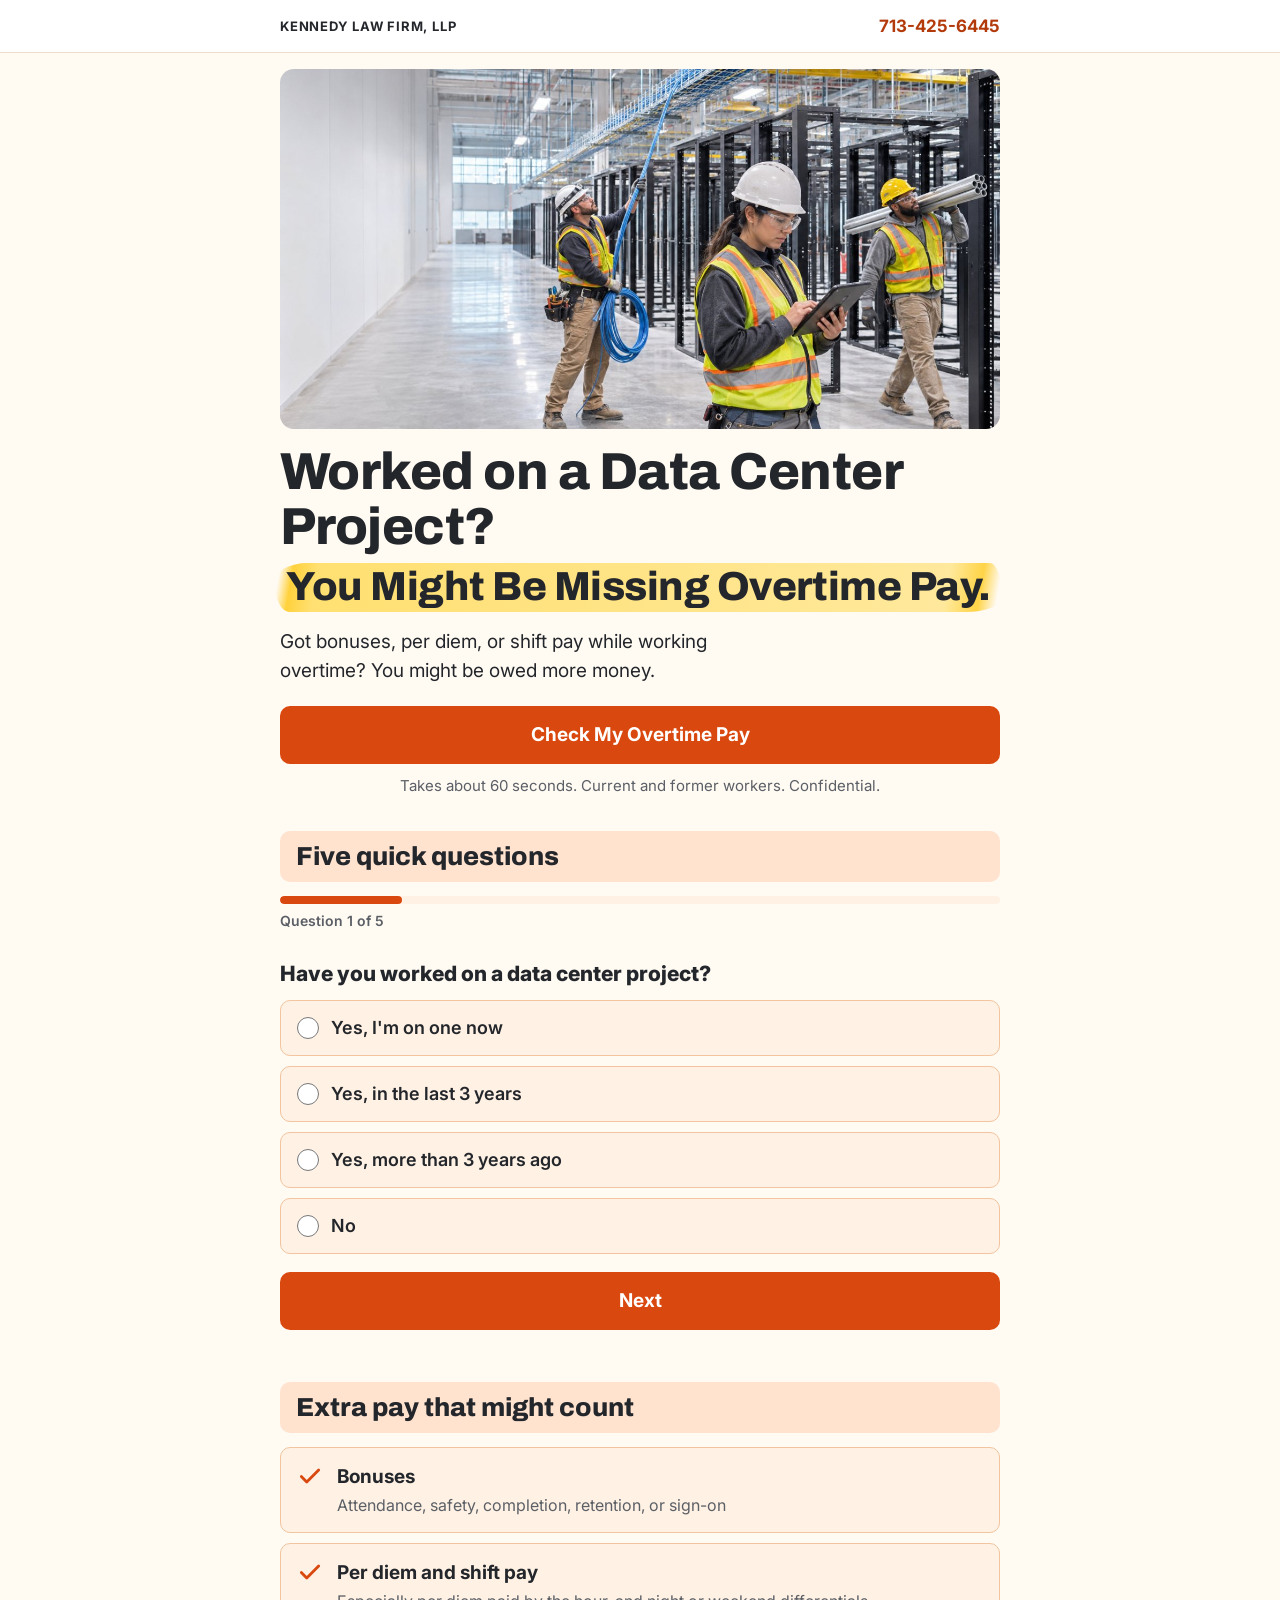
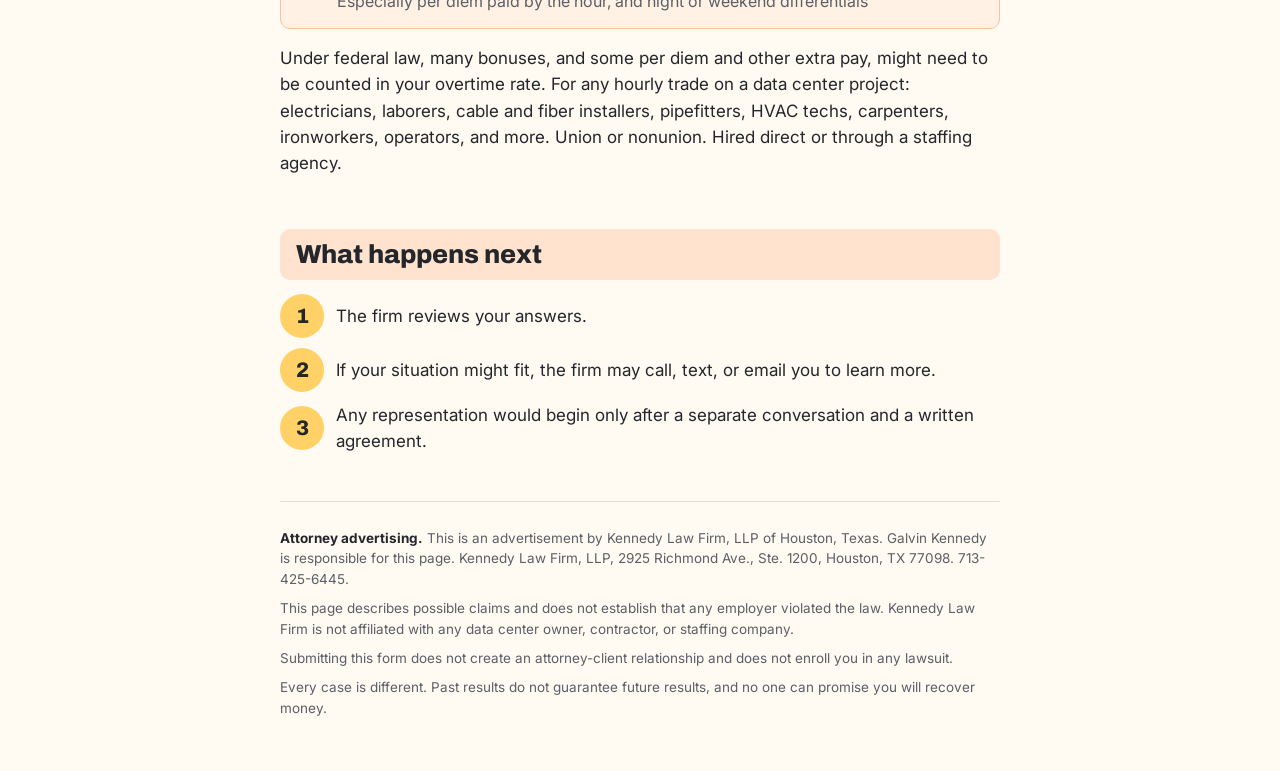
==== index.html @ 18bf5260 "Add files via upload" ====
<!DOCTYPE html>
<html lang="en">
<head>
<meta charset="utf-8">
<meta name="viewport" content="width=device-width, initial-scale=1">
<title>Data Center Workers: Overtime Check (Version A)</title>
<meta name="robots" content="noindex, nofollow">
<link rel="preconnect" href="https://fonts.googleapis.com">
<link rel="preconnect" href="https://fonts.gstatic.com" crossorigin>
<link href="https://fonts.googleapis.com/css2?family=Archivo:wght@500;700;800&amp;family=Inter:wght@400;500;600;700&amp;display=swap" rel="stylesheet">
<style>
:root {
  /* Version A, straight talk: warm cream page, charcoal ink, safety-orange action color, yellow highlighter, peach bands. */
  --paper: #fffaf2;
  --ink: #23262b;
  --muted: #5b5f66;
  --accent: #d9480f;
  --accent-dark: #b33a0b;
  --focus: rgba(217, 72, 15, .22);
  --band: #ffe3cf;
  --opt: #fff1e3;
  --opt-line: #f2c49f;
  --field: #ffffff;
  --line: #c9b9a6;
  --rule: #ecdccb;
  --qn-bg: #ffd166;
  --qn-ink: #23262b;
  --error: #b42318;
  color-scheme: light;
}
* { box-sizing: border-box; }
[hidden] { display: none !important; }
body { margin: 0; background: var(--paper); color: var(--ink); font-family: "Inter", system-ui, -apple-system, "Segoe UI", Arial, sans-serif; font-size: 17px; line-height: 1.55; }
a { color: var(--accent-dark); }
:focus-visible { outline: 3px solid var(--accent); outline-offset: 2px; }
.wrap { max-width: 760px; margin: 0 auto; padding: 0 20px; }
.topbar { border-bottom: 1px solid var(--rule); background: #fff; }
.topbar .wrap { display: flex; justify-content: space-between; align-items: center; min-height: 52px; gap: 12px; }
.firm { font-weight: 700; letter-spacing: .06em; text-transform: uppercase; font-size: 13px; }
.topbar a { font-weight: 700; text-decoration: none; white-space: nowrap; }
.hero { padding: 16px 0 8px; }
.hero .photo { aspect-ratio: 21 / 9; }
@media (min-width: 760px) { .hero .photo { aspect-ratio: 2 / 1; } }
h1 { font-family: "Archivo", "Inter", sans-serif; font-weight: 800; font-size: clamp(32px, 8.6vw, 52px); line-height: 1.05; margin: 16px 0 0; letter-spacing: -.01em; }
h1 .l2 { display: block; margin-top: 10px; font-size: .78em; line-height: 1.15; }
h1 mark { color: inherit; padding: .02em .28em .08em; margin: 0 -.12em; border-radius: .8em .3em .9em .35em / .45em .8em .35em .7em;
  background: linear-gradient(100deg, rgba(255,205,40,0) .8%, rgba(255,205,40,.9) 2.6%, rgba(255,215,70,.75) 6%, rgba(255,215,70,.5) 92%, rgba(255,205,40,.85) 96.5%, rgba(255,205,40,0) 99%);
  -webkit-box-decoration-break: clone; box-decoration-break: clone; }
.sub { font-size: 19px; margin: 16px 0 0; max-width: 40ch; }
.btn { display: inline-flex; align-items: center; justify-content: center; gap: 10px; width: 100%; min-height: 58px; padding: 14px 26px; border: 0; border-radius: 10px; background: var(--accent); color: #fff; font: inherit; font-weight: 700; font-size: 19px; text-decoration: none; cursor: pointer; }
.btn:hover { background: var(--accent-dark); }
.btn[disabled] { opacity: .75; cursor: wait; }
.hero .btn { margin-top: 20px; }
.meta { margin: 10px 0 0; color: var(--muted); font-size: 15px; text-align: center; }
.block { padding: 26px 0; }
.block h2 { font-family: "Archivo", "Inter", sans-serif; font-weight: 800; font-size: 26px; line-height: 1.2; margin: 0 0 14px; background: var(--band); padding: 10px 16px; border-radius: 10px; }
.paylist { list-style: none; padding: 0; margin: 0; display: grid; gap: 10px; }
.paylist li { display: grid; grid-template-columns: 30px 1fr; gap: 10px; align-items: start; background: var(--opt); border: 1px solid var(--opt-line); border-radius: 10px; padding: 14px 16px; }
.paylist svg { width: 26px; height: 26px; stroke: var(--accent); fill: none; stroke-width: 2.6; stroke-linecap: round; stroke-linejoin: round; margin-top: 1px; }
.paylist strong { display: block; font-size: 19px; }
.paylist span { color: var(--muted); font-size: 16px; }
.why { margin: 16px 0 0; font-size: 17px; }
.who { margin: 0; font-size: 17px; }
.steps { list-style: none; padding: 0; margin: 0; display: grid; gap: 10px; }
.steps li { display: grid; grid-template-columns: 44px 1fr; gap: 12px; align-items: center; }
.steps .num { width: 44px; height: 44px; border-radius: 50%; background: var(--qn-bg); display: grid; place-items: center; font-family: "Archivo", sans-serif; font-weight: 800; font-size: 21px; }
.progress { height: 8px; background: var(--opt); border-radius: 99px; margin: 4px 0 6px; overflow: hidden; }
.progress .bar { height: 100%; width: 16%; background: var(--accent); border-radius: 99px; transition: width .25s; }
.progress-text { margin: 0; font-size: 14px; color: var(--muted); font-weight: 600; }
#check .q { padding: 14px 0 0; border: 0; }
#check .ql { font-size: 21px; font-weight: 800; }
.help { margin: 4px 0 0; color: var(--muted); font-size: 15px; }
.opts { display: grid; gap: 10px; margin-top: 12px; }
.opt { display: flex; align-items: center; gap: 12px; min-height: 56px; padding: 12px 16px; border: 1.5px solid var(--opt-line); border-radius: 10px; background: var(--opt); cursor: pointer; font-size: 18px; font-weight: 600; }
.opt:hover { border-color: var(--accent); }
.opt input { width: 22px; height: 22px; accent-color: var(--accent); flex: 0 0 22px; margin: 0; }
.opt:has(input:checked) { border-color: var(--accent); background: #ffd9bd; }
.nav-row { display: flex; gap: 10px; margin-top: 18px; }
.nav-row .btn { flex: 1; }
.btn.ghost { flex: 0 0 auto !important; background: #fff; color: var(--ink); border: 1.5px solid var(--line); }
#check .contact { border-top: 0; padding-top: 14px; }
#check { scroll-margin-top: 10px; }
form { margin-top: 10px; }
.q { padding: 16px 0 16px 48px; border-top: 1px solid var(--rule); position: relative; }
.q .qn { position: absolute; left: 0; top: 18px; width: 34px; height: 34px; border-radius: 50%; background: var(--qn-bg); color: var(--qn-ink); display: grid; place-items: center; font-weight: 700; font-size: 17px; }
.ql { display: block; font-weight: 700; font-size: 18px; line-height: 1.35; padding-top: 4px; }
.txt { width: 100%; min-height: 50px; font: inherit; font-size: 17px; padding: 10px 12px; border: 1px solid var(--line); border-radius: 8px; color: var(--ink); background: var(--field); }
.txt:focus, select:focus { border-color: var(--accent) !important; outline: none; box-shadow: 0 0 0 3px var(--focus); }
.txt:disabled { color: #8a8f98; }
select { width: 100%; max-width: 440px; margin-top: 10px; min-height: 50px; font: inherit; font-size: 17px; color: var(--ink); padding: 10px 44px 10px 14px; appearance: none; -webkit-appearance: none; background-color: var(--opt); background-image: url("data:image/svg+xml,%3Csvg xmlns='http://www.w3.org/2000/svg' viewBox='0 0 24 24' fill='none' stroke='%23333' stroke-width='2.4' stroke-linecap='round' stroke-linejoin='round'%3E%3Cpath d='M6 9l6 6 6-6'/%3E%3C/svg%3E"); background-repeat: no-repeat; background-position: right 14px center; background-size: 20px; border: 1px solid var(--opt-line); border-radius: 8px; cursor: pointer; }
select.empty { color: var(--muted); }
.dd { margin-top: 10px; max-width: 440px; }
.dd summary { list-style: none; display: flex; align-items: center; justify-content: space-between; gap: 10px; min-height: 50px; padding: 10px 14px; border: 1px solid var(--opt-line); border-radius: 8px; background: var(--opt); cursor: pointer; font-size: 17px; }
.dd summary::-webkit-details-marker { display: none; }
.dd summary::after { content: ""; flex: 0 0 20px; height: 20px; background: url("data:image/svg+xml,%3Csvg xmlns='http://www.w3.org/2000/svg' viewBox='0 0 24 24' fill='none' stroke='%23333' stroke-width='2.4' stroke-linecap='round' stroke-linejoin='round'%3E%3Cpath d='M6 9l6 6 6-6'/%3E%3C/svg%3E") center / 20px no-repeat; transition: transform .15s; }
.dd[open] summary::after { transform: rotate(180deg); }
.dd .dd-text { color: var(--muted); }
.dd.has-value .dd-text { color: var(--ink); font-weight: 600; }
.dd-panel { margin-top: 6px; border: 1px solid var(--opt-line); border-radius: 8px; background: #fff; padding: 6px; box-shadow: 0 10px 24px rgba(0,0,0,.10); display: grid; gap: 2px; }
.dd-panel label { display: flex; align-items: center; gap: 10px; min-height: 46px; padding: 8px 10px; border-radius: 6px; font-size: 16px; cursor: pointer; }
.dd-panel label:hover, .dd-panel label:has(input:checked) { background: var(--opt); }
.dd-panel input, .consent input, .inline-check input { width: 20px; height: 20px; accent-color: var(--accent); flex: 0 0 20px; margin: 0; }
.dd-done { margin: 4px 0 2px; min-height: 44px; border: 0; border-radius: 6px; background: var(--accent); color: #fff; font: inherit; font-weight: 600; cursor: pointer; }
.invalid select, .invalid .txt, .invalid .dd summary { border-color: var(--error) !important; }
.contact { border-top: 1px solid var(--rule); padding: 20px 0 6px; }
.contact h3 { margin: 0 0 4px; font-size: 19px; }
.grid2 { display: grid; gap: 14px; margin-top: 12px; }
.field label { display: block; font-weight: 600; font-size: 15px; margin-bottom: 6px; }
.inline-check { display: inline-flex !important; align-items: center; gap: 8px; font-weight: 500 !important; margin-top: 8px; }
.consent { display: flex; gap: 10px; align-items: flex-start; margin-top: 18px; font-size: 15px; }
.consent input { margin-top: 3px; }
.fine { font-size: 14px; color: var(--muted); margin: 10px 0 0; }
.err { color: var(--error); font-weight: 600; font-size: 15px; margin-top: 6px; }
.err:empty { display: none; }
.note { margin: 10px 0 0; padding: 10px 14px; background: #fff6e0; border: 1px solid #f0d58a; border-radius: 6px; font-weight: 500; }
.submit-row { margin-top: 20px; }
.form-status { margin-top: 14px; padding: 12px 14px; border-radius: 6px; font-weight: 500; }
.form-status.error { background: #fdecea; border: 1px solid #f3b7b0; color: #7a1a12; }
.config-flag { display: inline-block; margin-left: 6px; font-size: 12px; font-weight: 700; background: #fff6e0; color: #6b4e00; padding: 1px 6px; border-radius: 4px; }
.hp { position: absolute; left: -9999px; width: 1px; height: 1px; overflow: hidden; }
.success { border: 1px solid var(--rule); border-left: 4px solid #1d7a4f; background: #f1f8f4; padding: 18px 20px; border-radius: 6px; margin-top: 18px; }
.success h3 { margin: 0 0 6px; font-size: 22px; }
.success p { margin: 0; }
.photo { margin: 0; border-radius: 14px; overflow: hidden; background: var(--opt); aspect-ratio: 3 / 2; position: relative; }
.photo img { width: 100%; height: 100%; object-fit: cover; display: block; }
.photo.noimg::after { content: "Photo goes here"; position: absolute; inset: 0; display: grid; place-items: center; color: var(--muted); font-weight: 600; border: 2px dashed var(--opt-line); border-radius: 14px; }
.photo.noimg img { display: none; }
footer { padding: 26px 0 44px; font-size: 13.5px; color: var(--muted); line-height: 1.55; border-top: 1px solid var(--rule); margin-top: 20px; }
footer p { margin: 0 0 8px; max-width: 90ch; }
footer strong { color: var(--ink); }
@media (min-width: 760px) { .grid2 { grid-template-columns: 1fr 1fr; } }
.linkbtn { background: none; border: 0; padding: 0; font: inherit; color: var(--accent); font-weight: 600; cursor: pointer; text-decoration: underline; }
.back-note { margin: 0 0 6px; }

</style>
</head>
<body>
<header class="topbar">
  <div class="wrap">
    <span class="firm">Kennedy Law Firm, LLP</span>
    <a href="tel:+17134256445" aria-label="Call Kennedy Law Firm at 713-425-6445">713-425-6445</a>
  </div>
</header>

<main class="wrap">
  <section class="hero">
    <figure class="photo"><img src="hero-a.jpg" alt="Workers installing cable and conduit inside a data center under construction" onerror="this.parentNode.classList.add('noimg')"></figure>
    <h1>Worked on a Data Center Project? <span class="l2"><mark>You Might Be Missing Overtime Pay.</mark></span></h1>
    <p class="sub">Got bonuses, per diem, or shift pay while working overtime? You might be owed more money.</p>
    <a class="btn" href="#check" data-goto-form>Check My Overtime Pay</a>
    <p class="meta">Takes about 60 seconds. Current and former workers. Confidential.</p>
  </section>

  <section class="block" id="check" aria-labelledby="form-h">
    <h2 id="form-h">Five quick questions</h2>
    <div class="progress" aria-hidden="true"><div class="bar" id="progress-bar"></div></div>
    <p class="progress-text" id="progress-text">Question 1 of 5</p>
    <form id="screen-form" novalidate>
      <div class="q" data-step data-field="worked_dc">
        <span class="ql" id="worked_dc-l">Have you worked on a data center project?</span>
        <div class="opts" role="radiogroup" aria-labelledby="worked_dc-l">
            <label class="opt" for="worked_dc-0"><input type="radio" name="worked_dc" id="worked_dc-0" value="Yes, now">Yes, I'm on one now</label>
            <label class="opt" for="worked_dc-1"><input type="radio" name="worked_dc" id="worked_dc-1" value="Yes, last 3 years">Yes, in the last 3 years</label>
            <label class="opt" for="worked_dc-2"><input type="radio" name="worked_dc" id="worked_dc-2" value="Yes, over 3 years ago">Yes, more than 3 years ago</label>
            <label class="opt" for="worked_dc-3"><input type="radio" name="worked_dc" id="worked_dc-3" value="No">No</label>
        </div>
        <p class="note" id="q1-note" hidden>This check is only for people who have worked on a data center project.</p>
        <div class="err" role="alert"></div>
      </div>
      <div class="q" data-step data-field="pay_type">
        <span class="ql" id="pay_type-l">How were you paid?</span>
        <div class="opts" role="radiogroup" aria-labelledby="pay_type-l">
            <label class="opt" for="pay_type-0"><input type="radio" name="pay_type" id="pay_type-0" value="Hourly">By the hour</label>
            <label class="opt" for="pay_type-1"><input type="radio" name="pay_type" id="pay_type-1" value="Day rate">Day rate</label>
            <label class="opt" for="pay_type-2"><input type="radio" name="pay_type" id="pay_type-2" value="Salary">Salary</label>
            <label class="opt" for="pay_type-3"><input type="radio" name="pay_type" id="pay_type-3" value="Not sure">Not sure</label>
        </div>
        <div class="err" role="alert"></div>
      </div>
      <div class="q" data-step data-field="ot_hours">
        <span class="ql" id="ot_hours-l">Did you work more than 40 hours in a week?</span>
        <div class="opts" role="radiogroup" aria-labelledby="ot_hours-l">
            <label class="opt" for="ot_hours-0"><input type="radio" name="ot_hours" id="ot_hours-0" value="Most weeks">Most weeks</label>
            <label class="opt" for="ot_hours-1"><input type="radio" name="ot_hours" id="ot_hours-1" value="Some weeks">Some weeks</label>
            <label class="opt" for="ot_hours-2"><input type="radio" name="ot_hours" id="ot_hours-2" value="Rarely or never">Rarely or never</label>
            <label class="opt" for="ot_hours-3"><input type="radio" name="ot_hours" id="ot_hours-3" value="Not sure">Not sure</label>
        </div>
        <div class="err" role="alert"></div>
      </div>
      <div class="q" data-step data-field="extra_pay">
        <span class="ql" id="q4-label">Did you get any extra pay, like a bonus or per diem?</span>
        <p class="help">Pick all that apply, then tap Next.</p>
        <div class="opts" role="group" aria-labelledby="q4-label">
            <label class="opt" for="q4-bonus"><input type="checkbox" name="extra_pay" data-group="extra_pay" id="q4-bonus" value="Bonus">Bonus</label>
            <label class="opt" for="q4-perdiem"><input type="checkbox" name="extra_pay" data-group="extra_pay" id="q4-perdiem" value="Per diem">Per diem</label>
            <label class="opt" for="q4-shift"><input type="checkbox" name="extra_pay" data-group="extra_pay" id="q4-shift" value="Shift differential">Shift differential</label>
            <label class="opt" for="q4-other"><input type="checkbox" name="extra_pay" data-group="extra_pay" id="q4-other" value="Other incentive pay">Other incentive pay</label>
            <label class="opt" for="q4-none"><input type="checkbox" name="extra_pay" data-group="extra_pay" data-exclusive="true" id="q4-none" value="None">None</label>
            <label class="opt" for="q4-ns"><input type="checkbox" name="extra_pay" data-group="extra_pay" data-exclusive="true" id="q4-ns" value="Not sure">Not sure</label>
        </div>
        <div class="err" role="alert"></div>
      </div>
      <div class="q" data-step data-field="state">
        <span class="ql" id="state-l">What state was the project in?</span>
        <div class="opts" role="radiogroup" aria-labelledby="state-l">
            <label class="opt" for="state-0"><input type="radio" name="state" id="state-0" value="Arizona">Arizona</label>
            <label class="opt" for="state-1"><input type="radio" name="state" id="state-1" value="Georgia">Georgia</label>
            <label class="opt" for="state-2"><input type="radio" name="state" id="state-2" value="Illinois">Illinois</label>
            <label class="opt" for="state-3"><input type="radio" name="state" id="state-3" value="Indiana">Indiana</label>
            <label class="opt" for="state-4"><input type="radio" name="state" id="state-4" value="Ohio">Ohio</label>
            <label class="opt" for="state-5"><input type="radio" name="state" id="state-5" value="Pennsylvania">Pennsylvania</label>
            <label class="opt" for="state-6"><input type="radio" name="state" id="state-6" value="Texas">Texas</label>
            <label class="opt" for="state-7"><input type="radio" name="state" id="state-7" value="Virginia">Virginia</label>
            <label class="opt" for="state-8"><input type="radio" name="state" id="state-8" value="Other">Another state</label>
        </div>
        <div class="err" role="alert"></div>
      </div>
      <div class="contact" data-step>
        <h3>Your contact information</h3>
        <div class="grid2">
          <div class="field" data-field="full_name">
            <label for="full_name">Full name</label>
            <input class="txt" type="text" id="full_name" name="full_name" autocomplete="name">
            <div class="err" role="alert"></div>
          </div>
          <div class="field" data-field="phone">
            <label for="phone">Mobile phone</label>
            <input class="txt" type="tel" id="phone" name="phone" autocomplete="tel" inputmode="tel" placeholder="(555) 555-0123">
            <div class="err" role="alert"></div>
          </div>
          <div class="field" data-field="email">
            <label for="email">Email</label>
            <input class="txt" type="email" id="email" name="email" autocomplete="email" inputmode="email" placeholder="name@example.com">
            <div class="err" role="alert"></div>
          </div>
          <div class="field" data-field="employer">
            <label for="employer">Company that paid you</label>
            <input class="txt" type="text" id="employer" name="employer" autocomplete="organization">
            <label class="inline-check" for="employer_not_sure"><input type="checkbox" id="employer_not_sure" name="employer_not_sure">Not sure</label>
            <div class="err" role="alert"></div>
          </div>
        </div>
        <div class="hp" aria-hidden="true">
          <label for="company_website">Leave this empty</label>
          <input type="text" id="company_website" name="company_website" tabindex="-1" autocomplete="off">
        </div>
        <div data-field="consent">
          <div class="consent">
            <input type="checkbox" id="consent" name="consent">
            <label for="consent" id="consent-text">I agree that Kennedy Law Firm may contact me by phone, text, or email about this request. Message and data rates may apply.</label>
          </div>
          <div class="err" role="alert"></div>
        </div>
        <p class="fine">See the <a id="privacy-link" href="#privacy-policy">Privacy Policy</a>. Your information will be sent to Kennedy Law Firm, LLP for review. Submitting this form does not create an attorney-client relationship or enroll you in a lawsuit.</p>
      </div>

      <div class="nav-row">
        <button type="button" class="btn ghost" id="back-btn" hidden>Back</button>
        <button type="button" class="btn" id="next-btn">Next</button>
        <button type="submit" class="btn" id="submit-btn" hidden><span class="label">See If I Qualify</span></button>
      </div>
      <div class="form-status" id="form-status" role="status" aria-live="polite" hidden></div>
    </form>

    <div class="success" id="success" hidden>
      <h3>Request received</h3>
      <p>Kennedy Law Firm has your information. The firm will review it and may contact you by phone, text, or email.</p>
    </div>

  </section>

  <section class="block" aria-labelledby="pay-h">
    <h2 id="pay-h">Extra pay that might count</h2>
    <ul class="paylist">
      <li><svg viewBox="0 0 24 24" aria-hidden="true"><path d="M4 12.5l5 5L20 6.5"/></svg><div><strong>Bonuses</strong><span>Attendance, safety, completion, retention, or sign-on</span></div></li>
      <li><svg viewBox="0 0 24 24" aria-hidden="true"><path d="M4 12.5l5 5L20 6.5"/></svg><div><strong>Per diem and shift pay</strong><span>Especially per diem paid by the hour, and night or weekend differentials</span></div></li>
    </ul>
    <p class="why">Under federal law, many bonuses, and some per diem and other extra pay, might need to be counted in your overtime rate. For any hourly trade on a data center project: electricians, laborers, cable and fiber installers, pipefitters, HVAC techs, carpenters, ironworkers, operators, and more. Union or nonunion. Hired direct or through a staffing agency.</p>
  </section>

  <section class="block" aria-labelledby="next-h">
    <h2 id="next-h">What happens next</h2>
    <ol class="steps">
      <li><span class="num">1</span><span>The firm reviews your answers.</span></li>
      <li><span class="num">2</span><span>If your situation might fit, the firm may call, text, or email you to learn more.</span></li>
      <li><span class="num">3</span><span>Any representation would begin only after a separate conversation and a written agreement.</span></li>
    </ol>
  </section>

  <footer>
    <p><strong>Attorney advertising.</strong> This is an advertisement by Kennedy Law Firm, LLP of Houston, Texas. Galvin Kennedy is responsible for this page. Kennedy Law Firm, LLP, 2925 Richmond Ave., Ste. 1200, Houston, TX 77098. 713-425-6445.</p>
    <p>This page describes possible claims and does not establish that any employer violated the law. Kennedy Law Firm is not affiliated with any data center owner, contractor, or staffing company.</p>
    <p>Submitting this form does not create an attorney-client relationship and does not enroll you in any lawsuit.</p>
    <p>Every case is different. Past results do not guarantee future results, and no one can promise you will recover money.</p>
  </footer>
</main>
<script>
/* ===== Lead delivery settings: fill these in before launch ===== */
window.LP_CONFIG = {
  variant: "A-straight-talk",
  campaign: "data-center-regular-rate",
  leadEndpoint: "",   /* HTTPS URL that accepts a JSON POST and answers 2xx after storing the lead */
  privacyUrl: "",     /* Firm privacy-policy URL */
  phone: "713-425-6445",
  timeoutMs: 15000,
  onConfirmed: null   /* optional: function to fire a Meta Pixel "Lead" event after confirmed receipt */
};
</script>
<script>
(function () {
  "use strict";
  var CONFIG = window.LP_CONFIG || {};
  var SUBMIT_LABEL = "See If I Qualify";
  var form = document.getElementById("screen-form");
  if (!form) return;
  var statusEl = document.getElementById("form-status");
  var submitBtn = document.getElementById("submit-btn");
  var successEl = document.getElementById("success");
  var sending = false;

  function $all(sel, root) { return Array.prototype.slice.call((root || document).querySelectorAll(sel)); }
  function fieldBox(name) { return form.querySelector('[data-field="' + name + '"]'); }
  function digits(s) { return (s || "").replace(/\D/g, ""); }
  function reduced() { return matchMedia("(prefers-reduced-motion: reduce)").matches; }

  function setError(name, msg) {
    var box = fieldBox(name); if (!box) return;
    var err = box.querySelector(".err");
    box.classList.add("invalid");
    if (err) err.textContent = msg;
    $all("input, select", box).forEach(function (el) { el.setAttribute("aria-invalid", "true"); });
  }
  function clearError(name) {
    var box = fieldBox(name); if (!box) return;
    var err = box.querySelector(".err");
    box.classList.remove("invalid");
    if (err) err.textContent = "";
    $all("input, select", box).forEach(function (el) { el.removeAttribute("aria-invalid"); });
  }

  var privacy = document.getElementById("privacy-link");
  if (privacy) {
    if (CONFIG.privacyUrl) { privacy.setAttribute("href", CONFIG.privacyUrl); }
    else {
      var mark = document.createElement("span");
      mark.className = "config-flag";
      mark.textContent = "privacy URL not set";
      privacy.parentNode.insertBefore(mark, privacy.nextSibling);
    }
  }

  $all('input[type="checkbox"][data-group]', form).forEach(function (cb) {
    cb.addEventListener("change", function () {
      var group = $all('input[data-group="' + cb.getAttribute("data-group") + '"]', form);
      if (cb.checked) {
        if (cb.getAttribute("data-exclusive") === "true") group.forEach(function (o) { if (o !== cb) o.checked = false; });
        else group.forEach(function (o) { if (o.getAttribute("data-exclusive") === "true") o.checked = false; });
      }
      clearError(cb.getAttribute("data-group"));
    });
  });

  var employer = document.getElementById("employer");
  var employerNS = document.getElementById("employer_not_sure");
  employerNS.addEventListener("change", function () {
    employer.disabled = employerNS.checked;
    if (employerNS.checked) employer.value = "";
    clearError("employer");
  });

  function val(name) {
    var s = form.querySelector('select[name="' + name + '"]');
    if (s) return s.value;
    var r = form.querySelector('input[type="radio"][name="' + name + '"]:checked');
    return r ? r.value : "";
  }

  var q1Note = document.getElementById("q1-note");
  $all('[name="worked_dc"]', form).forEach(function (el) {
    el.addEventListener("change", function () { q1Note.hidden = val("worked_dc") !== "No"; });
  });

  $all("select", form).forEach(function (s) {
    function mark() { s.classList.toggle("empty", !s.value); }
    s.addEventListener("change", mark); mark();
  });

  var dds = $all("details.dd", form);
  function ddRefresh(d) {
    var picked = $all("input:checked", d).map(function (i) { return i.value; });
    var txt = d.querySelector(".dd-text");
    if (!picked.length) { txt.textContent = d.getAttribute("data-placeholder"); d.classList.remove("has-value"); }
    else { txt.textContent = picked.length <= 2 ? picked.join(", ") : picked.length + " selected"; d.classList.add("has-value"); }
  }
  dds.forEach(function (d) {
    $all("input", d).forEach(function (i) { i.addEventListener("change", function () { ddRefresh(d); }); });
    var done = d.querySelector(".dd-done");
    if (done) done.addEventListener("click", function () { d.open = false; d.querySelector("summary").focus(); });
    ddRefresh(d);
  });
  document.addEventListener("click", function (e) {
    dds.forEach(function (d) { if (d.open && !d.contains(e.target)) d.open = false; });
  });

  $all("input, select", form).forEach(function (el) {
    var ev = (el.type === "checkbox" || el.tagName === "SELECT") ? "change" : "input";
    el.addEventListener(ev, function () {
      var box = el.closest("[data-field]");
      if (box && box.classList.contains("invalid")) clearError(box.getAttribute("data-field"));
    });
  });

  var RULES = {
    worked_dc: function () {
      var v = val("worked_dc");
      if (!v) return "Choose one.";
      if (v === "No") return "This check is only for people who have worked on a data center project.";
      return "";
    },
    pay_type: function () { return val("pay_type") ? "" : "Choose one."; },
    ot_hours: function () { return val("ot_hours") ? "" : "Choose one."; },
    extra_pay: function () { return form.querySelector('input[name="extra_pay"]:checked') ? "" : "Choose at least one, or None or Not sure."; },
    state: function () { return val("state") ? "" : "Choose one."; },
    full_name: function () {
      var v = (form.elements["full_name"].value || "").trim();
      return (v.length >= 2 && /[A-Za-zÀ-ɏ]/.test(v)) ? "" : "Enter your full name.";
    },
    phone: function () {
      var d = digits(form.elements["phone"].value);
      if (d.length === 11 && d.charAt(0) === "1") d = d.slice(1);
      return d.length === 10 ? "" : "Enter a 10-digit phone number.";
    },
    email: function () {
      var v = (form.elements["email"].value || "").trim();
      return /^[^\s@]+@[^\s@]+\.[^\s@]{2,}$/.test(v) ? "" : "Enter an email address like name@example.com.";
    },
    employer: function () {
      if (employerNS.checked) return "";
      return (employer.value || "").trim().length >= 2 ? "" : "Enter the company that paid you, or check Not sure.";
    },
    consent: function () { return form.elements["consent"].checked ? "" : "Check this box so the firm can contact you."; }
  };

  function validate(names) {
    var firstBad = null;
    names.forEach(function (n) {
      var msg = RULES[n]();
      if (msg) { setError(n, msg); if (!firstBad) firstBad = n; } else { clearError(n); }
    });
    return firstBad;
  }
  function focusField(name) {
    var box = fieldBox(name); if (!box) return;
    var dd = box.querySelector("details.dd");
    var el = dd ? dd.querySelector("summary") : box.querySelector("input:not([disabled]), select");
    if (steps.length) { var st = box.closest("[data-step]"); var k = steps.indexOf(st); if (k > -1 && k !== current) showStep(k, false); }
    if (el) el.focus({ preventScroll: true });
    box.scrollIntoView({ behavior: reduced() ? "auto" : "smooth", block: "center" });
  }


  /* ---------- quiz stepper (only when the form has data-step sections) ---------- */
  var steps = $all("[data-step]", form);
  var current = 0;
  var progressText = document.getElementById("progress-text");
  var progressBar = document.getElementById("progress-bar");
  var backBtn = document.getElementById("back-btn");
  var nextBtn = document.getElementById("next-btn");
  function fieldsIn(c) { var b = $all("[data-field]", c); if (c.hasAttribute("data-field")) b.unshift(c); return b.map(function (x) { return x.getAttribute("data-field"); }); }
  function showStep(i, focus) {
    current = i;
    steps.forEach(function (s, k) { s.hidden = k !== i; });
    var total = steps.length;
    if (progressText) progressText.textContent = i < total - 1 ? ("Question " + (i + 1) + " of " + (total - 1)) : "Last step: how to reach you";
    if (progressBar) progressBar.style.width = Math.round(((i + 1) / total) * 100) + "%";
    if (backBtn) backBtn.hidden = i === 0;
    if (nextBtn) nextBtn.hidden = i === total - 1;
    submitBtn.hidden = i !== total - 1;
    if (focus) { var h = steps[i].querySelector(".ql, h3"); if (h) { h.setAttribute("tabindex", "-1"); h.focus({ preventScroll: true }); } }
  }
  function goNext() {
    var bad = validate(fieldsIn(steps[current]));
    if (bad) { focusField(bad); return; }
    showStep(current + 1, true);
  }
  if (steps.length) {
    showStep(0, false);
    nextBtn.addEventListener("click", goNext);
    backBtn.addEventListener("click", function () { showStep(current - 1, true); });
    $all('input[type="radio"]', form).forEach(function (r) {
      r.addEventListener("change", function () {
        if (r.name === "worked_dc" && r.value === "No") return;
        setTimeout(goNext, 260);
      });
    });
  }

  $all("[data-goto-form]").forEach(function (a) {
    a.addEventListener("click", function (e) {
      e.preventDefault();
      document.getElementById("check").scrollIntoView({ behavior: reduced() ? "auto" : "smooth", block: "start" });
      setTimeout(function () { var f = form.querySelector('[name="worked_dc"]'); if (f) f.focus({ preventScroll: true }); }, 350);
    });
  });

  function checkedValues(name) { return $all('input[name="' + name + '"]:checked', form).map(function (i) { return i.value; }); }
  function buildPayload() {
    var params = {};
    try {
      var q = new URLSearchParams(window.location.search);
      ["utm_source", "utm_medium", "utm_campaign", "utm_content", "utm_term", "fbclid"].forEach(function (k) { if (q.get(k)) params[k] = q.get(k); });
    } catch (e) { /* no query string */ }
    return {
      campaign: CONFIG.campaign,
      page_variant: CONFIG.variant,
      submitted_at: new Date().toISOString(),
      answers: {
        worked_dc: val("worked_dc"),
        pay_type: val("pay_type"),
        ot_hours: val("ot_hours"),
        extra_pay: checkedValues("extra_pay"),
        state: val("state")
      },
      contact: {
        full_name: form.elements["full_name"].value.trim(),
        phone: digits(form.elements["phone"].value),
        email: form.elements["email"].value.trim(),
        employer: employerNS.checked ? "Not sure" : employer.value.trim()
      },
      consent: { agreed: form.elements["consent"].checked, text: document.getElementById("consent-text").textContent },
      tracking: params,
      page_url: window.location.href.split("?")[0]
    };
  }

  function showStatus(kind, html) { statusEl.className = "form-status " + kind; statusEl.innerHTML = html; statusEl.hidden = false; }
  function setSending(on) {
    sending = on;
    submitBtn.disabled = on;
    submitBtn.setAttribute("aria-busy", on ? "true" : "false");
    submitBtn.querySelector(".label").textContent = on ? "Sending…" : SUBMIT_LABEL;
  }
  function callLine() { return CONFIG.phone ? " You can also call the firm at <strong>" + CONFIG.phone + "</strong>." : ""; }

  form.addEventListener("submit", function (e) {
    e.preventDefault();
    if (sending) return;
    statusEl.hidden = true;
    var bad = validate(Object.keys(RULES));
    if (bad) { showStatus("error", "Please fix the highlighted answers above."); focusField(bad); return; }
    var hp = form.elements["company_website"];
    if (hp && hp.value) return;
    if (!CONFIG.leadEndpoint) {
      showStatus("error", "Online requests are not connected yet, so nothing was sent." + callLine());
      if (window.console) console.warn("LP_CONFIG.leadEndpoint is empty: set it to the lead-delivery URL.");
      return;
    }
    setSending(true);
    var ctrl = ("AbortController" in window) ? new AbortController() : null;
    var timer = setTimeout(function () { if (ctrl) ctrl.abort(); }, CONFIG.timeoutMs || 15000);
    fetch(CONFIG.leadEndpoint, {
      method: "POST",
      headers: { "Content-Type": "application/json", "Accept": "application/json" },
      body: JSON.stringify(buildPayload()),
      signal: ctrl ? ctrl.signal : undefined
    }).then(function (res) {
      if (!res.ok) throw new Error("HTTP " + res.status);
      return res.text().then(function (t) {
        var data = null;
        try { data = t ? JSON.parse(t) : null; } catch (err) { data = null; }
        if (data && data.ok === false) throw new Error("Rejected");
        return data;
      });
    }).then(function () {
      clearTimeout(timer);
      form.hidden = true;
      successEl.hidden = false;
      var h = successEl.querySelector("h3");
      if (h) { h.setAttribute("tabindex", "-1"); h.focus(); }
      if (typeof CONFIG.onConfirmed === "function") { try { CONFIG.onConfirmed(); } catch (err) { /* tracking must not break the page */ } }
    }).catch(function () {
      clearTimeout(timer);
      setSending(false);
      showStatus("error", "Your request could not be confirmed as sent, so please try again." + callLine());
    });
  });
})();
</script>

</body>
</html>
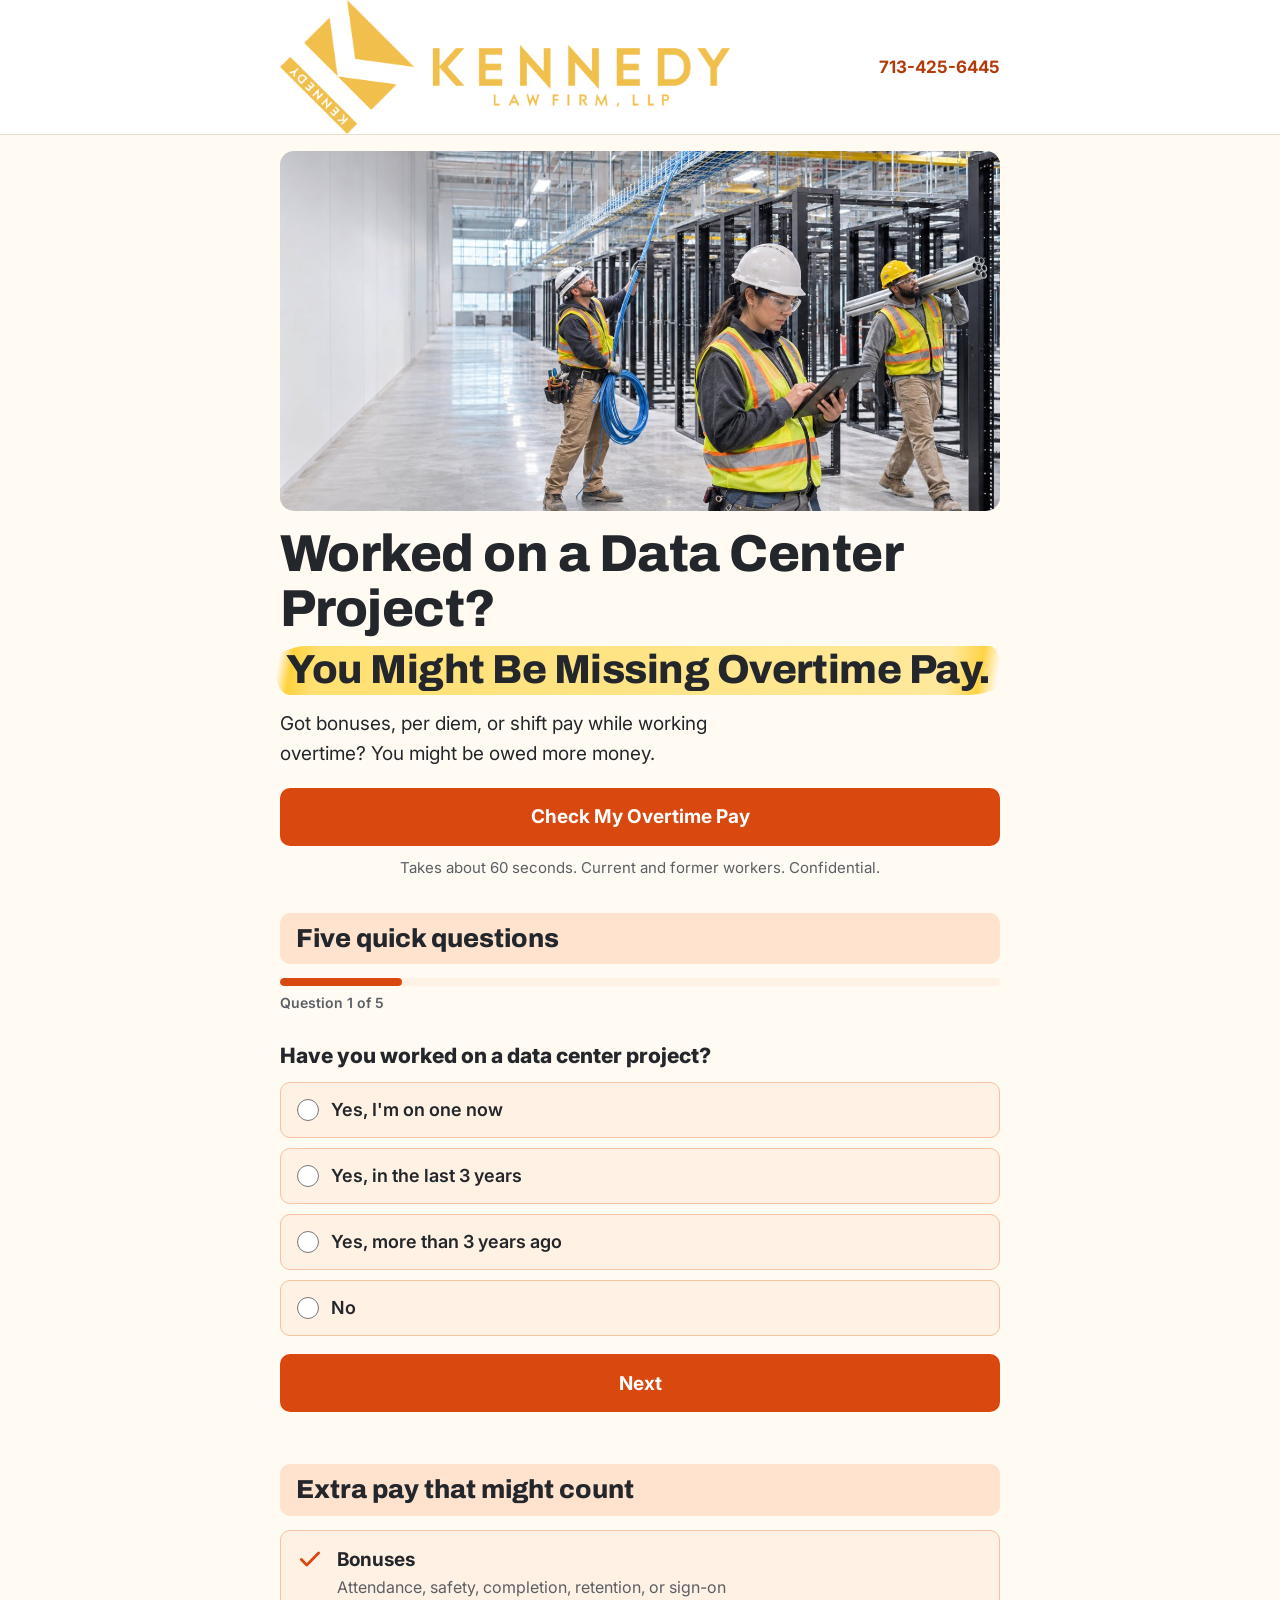
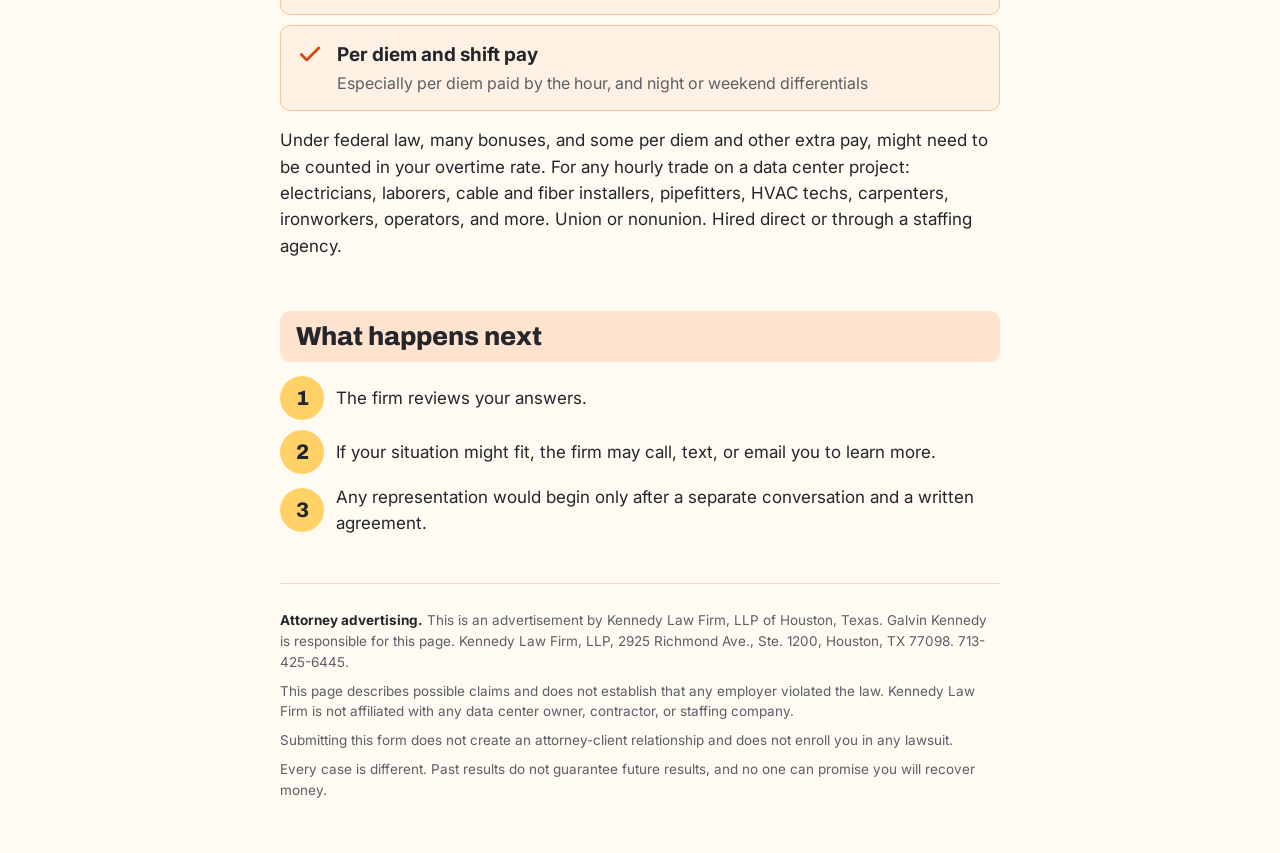
==== commit 34fd0c9c: "Add files via upload" ====
--- a/index.html
+++ b/index.html
@@ -136,9 +136,8 @@
 </head>
 <body>
 <header class="topbar">
-  <div class="wrap">
-    <span class="firm">Kennedy Law Firm, LLP</span>
-    <a href="tel:+17134256445" aria-label="Call Kennedy Law Firm at 713-425-6445">713-425-6445</a>
+  <div class="wrap"><img src="KENNEDY-logo.webp" width="450px" alt="Kennedy logo">
+    <a href="tel:+17134256445" aria-label="Call Kennedy Law Firm at 713-425-6445"><strong>713-425-6445</strong></a>
   </div>
 </header>
 
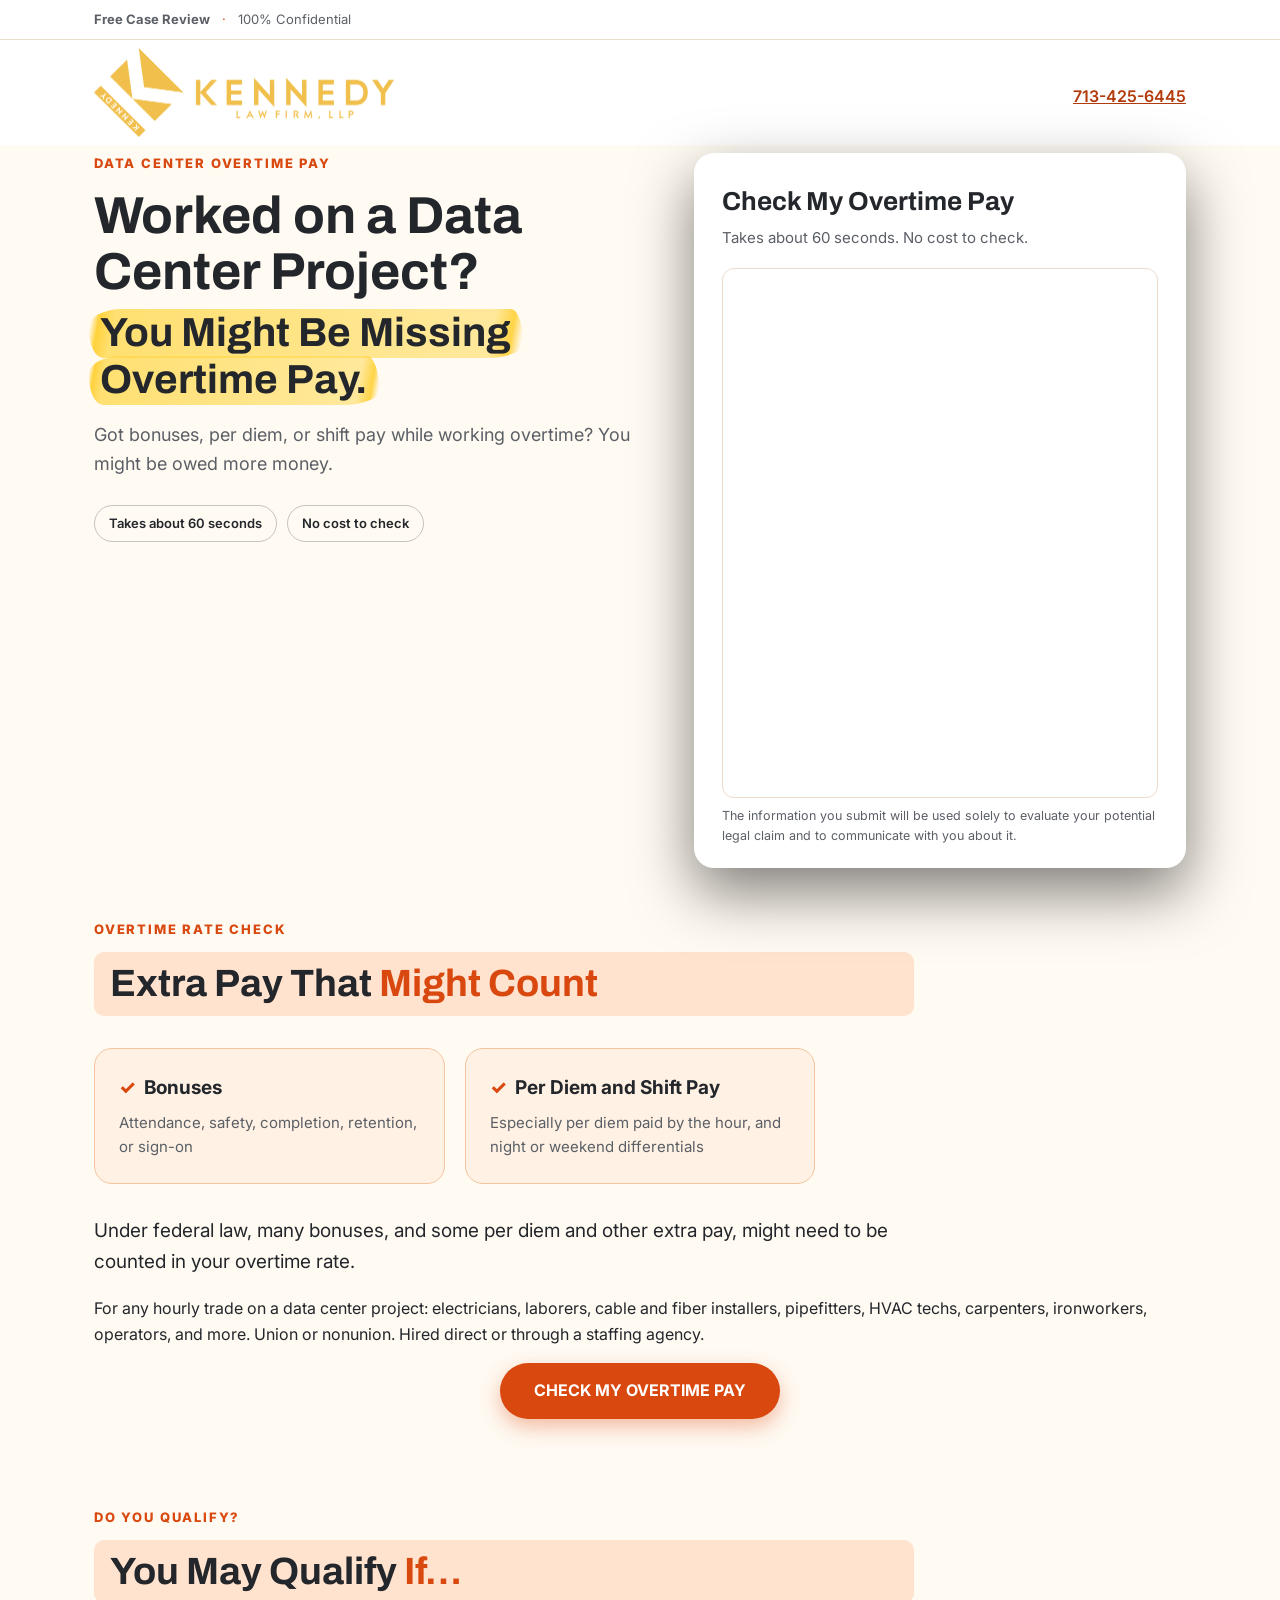
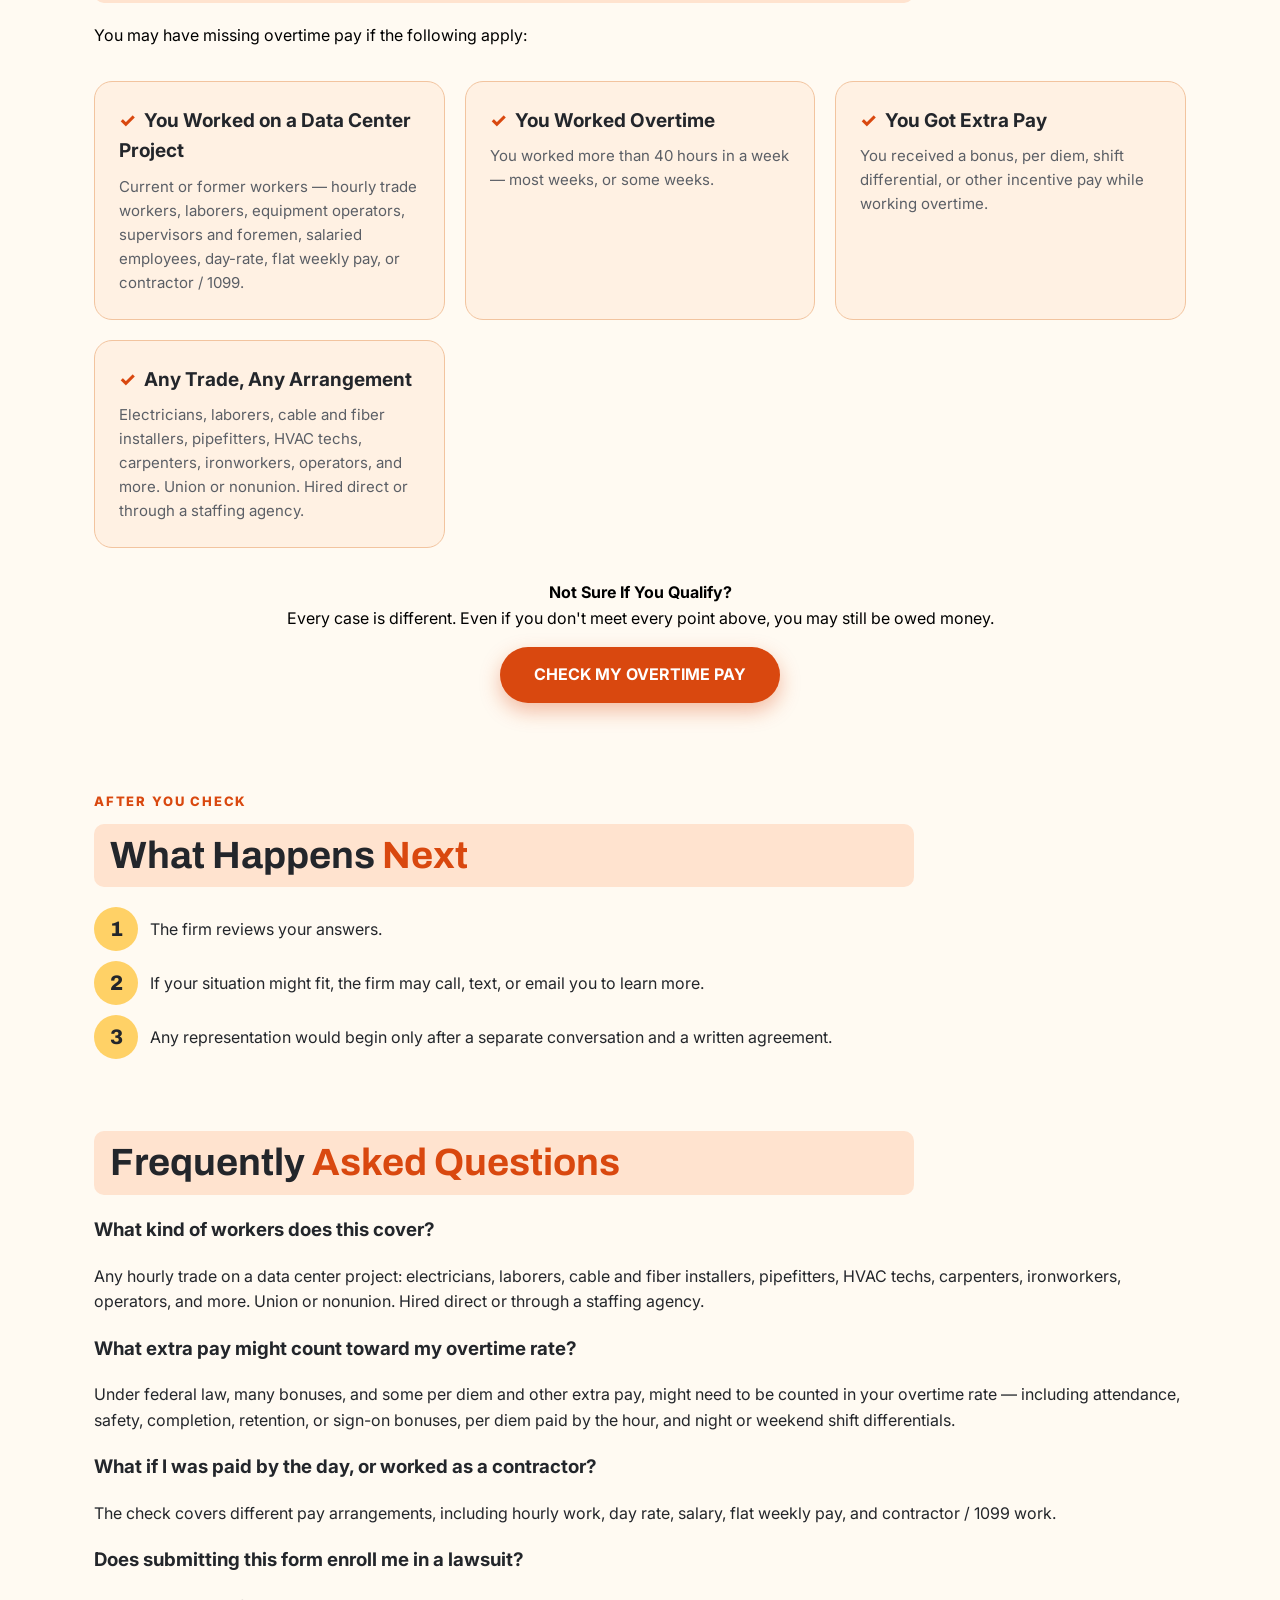
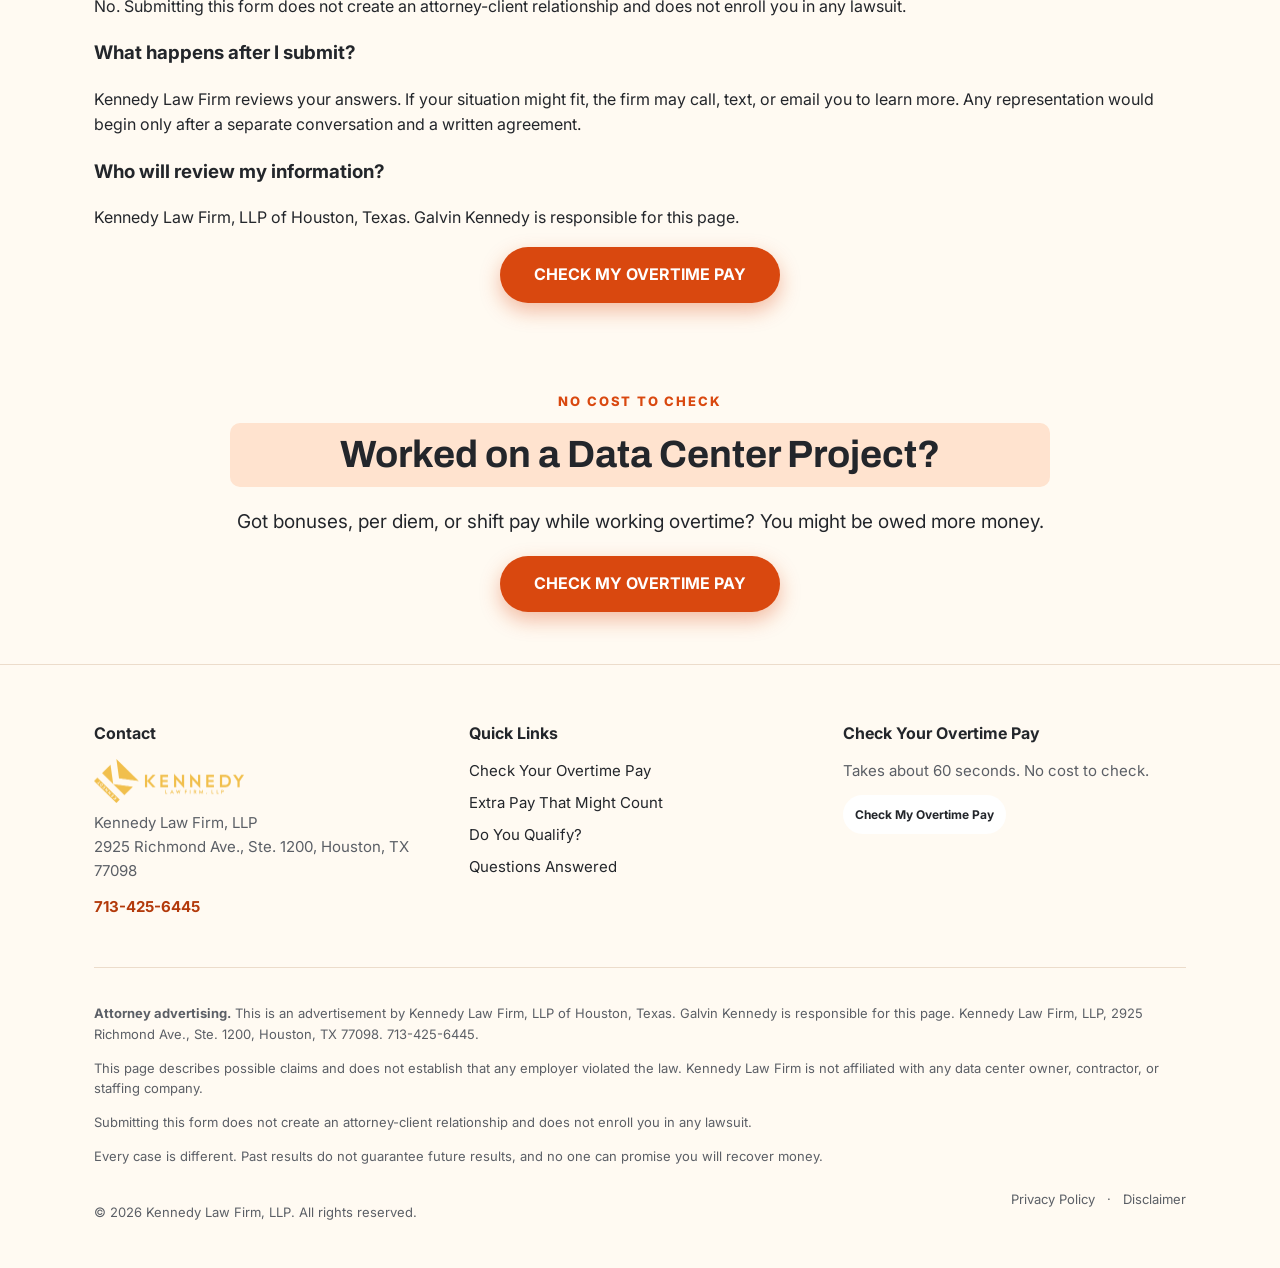
==== commit 2985eb88: "Add files via upload" ====
--- a/index.html
+++ b/index.html
@@ -1,590 +1,641 @@
-<!DOCTYPE html>
+<!doctype html>
 <html lang="en">
 <head>
 <meta charset="utf-8">
 <meta name="viewport" content="width=device-width, initial-scale=1">
-<title>Data Center Workers: Overtime Check (Version A)</title>
-<meta name="robots" content="noindex, nofollow">
+<title>Data Center Workers: Overtime Check | Kennedy Law Firm</title>
+<meta name="description" content="Worked on a data center project? Got bonuses, per diem, or shift pay while working overtime? You might be owed more money. Check your overtime pay — free, takes about 60 seconds.">
 <link rel="preconnect" href="https://fonts.googleapis.com">
 <link rel="preconnect" href="https://fonts.gstatic.com" crossorigin>
-<link href="https://fonts.googleapis.com/css2?family=Archivo:wght@500;700;800&amp;family=Inter:wght@400;500;600;700&amp;display=swap" rel="stylesheet">
-<style>
-:root {
-  /* Version A, straight talk: warm cream page, charcoal ink, safety-orange action color, yellow highlighter, peach bands. */
-  --paper: #fffaf2;
-  --ink: #23262b;
-  --muted: #5b5f66;
-  --accent: #d9480f;
-  --accent-dark: #b33a0b;
-  --focus: rgba(217, 72, 15, .22);
-  --band: #ffe3cf;
-  --opt: #fff1e3;
-  --opt-line: #f2c49f;
-  --field: #ffffff;
-  --line: #c9b9a6;
-  --rule: #ecdccb;
-  --qn-bg: #ffd166;
-  --qn-ink: #23262b;
-  --error: #b42318;
-  color-scheme: light;
-}
-* { box-sizing: border-box; }
-[hidden] { display: none !important; }
-body { margin: 0; background: var(--paper); color: var(--ink); font-family: "Inter", system-ui, -apple-system, "Segoe UI", Arial, sans-serif; font-size: 17px; line-height: 1.55; }
-a { color: var(--accent-dark); }
-:focus-visible { outline: 3px solid var(--accent); outline-offset: 2px; }
-.wrap { max-width: 760px; margin: 0 auto; padding: 0 20px; }
-.topbar { border-bottom: 1px solid var(--rule); background: #fff; }
-.topbar .wrap { display: flex; justify-content: space-between; align-items: center; min-height: 52px; gap: 12px; }
-.firm { font-weight: 700; letter-spacing: .06em; text-transform: uppercase; font-size: 13px; }
-.topbar a { font-weight: 700; text-decoration: none; white-space: nowrap; }
-.hero { padding: 16px 0 8px; }
-.hero .photo { aspect-ratio: 21 / 9; }
-@media (min-width: 760px) { .hero .photo { aspect-ratio: 2 / 1; } }
-h1 { font-family: "Archivo", "Inter", sans-serif; font-weight: 800; font-size: clamp(32px, 8.6vw, 52px); line-height: 1.05; margin: 16px 0 0; letter-spacing: -.01em; }
-h1 .l2 { display: block; margin-top: 10px; font-size: .78em; line-height: 1.15; }
-h1 mark { color: inherit; padding: .02em .28em .08em; margin: 0 -.12em; border-radius: .8em .3em .9em .35em / .45em .8em .35em .7em;
-  background: linear-gradient(100deg, rgba(255,205,40,0) .8%, rgba(255,205,40,.9) 2.6%, rgba(255,215,70,.75) 6%, rgba(255,215,70,.5) 92%, rgba(255,205,40,.85) 96.5%, rgba(255,205,40,0) 99%);
-  -webkit-box-decoration-break: clone; box-decoration-break: clone; }
-.sub { font-size: 19px; margin: 16px 0 0; max-width: 40ch; }
-.btn { display: inline-flex; align-items: center; justify-content: center; gap: 10px; width: 100%; min-height: 58px; padding: 14px 26px; border: 0; border-radius: 10px; background: var(--accent); color: #fff; font: inherit; font-weight: 700; font-size: 19px; text-decoration: none; cursor: pointer; }
-.btn:hover { background: var(--accent-dark); }
-.btn[disabled] { opacity: .75; cursor: wait; }
-.hero .btn { margin-top: 20px; }
-.meta { margin: 10px 0 0; color: var(--muted); font-size: 15px; text-align: center; }
-.block { padding: 26px 0; }
-.block h2 { font-family: "Archivo", "Inter", sans-serif; font-weight: 800; font-size: 26px; line-height: 1.2; margin: 0 0 14px; background: var(--band); padding: 10px 16px; border-radius: 10px; }
-.paylist { list-style: none; padding: 0; margin: 0; display: grid; gap: 10px; }
-.paylist li { display: grid; grid-template-columns: 30px 1fr; gap: 10px; align-items: start; background: var(--opt); border: 1px solid var(--opt-line); border-radius: 10px; padding: 14px 16px; }
-.paylist svg { width: 26px; height: 26px; stroke: var(--accent); fill: none; stroke-width: 2.6; stroke-linecap: round; stroke-linejoin: round; margin-top: 1px; }
-.paylist strong { display: block; font-size: 19px; }
-.paylist span { color: var(--muted); font-size: 16px; }
-.why { margin: 16px 0 0; font-size: 17px; }
-.who { margin: 0; font-size: 17px; }
-.steps { list-style: none; padding: 0; margin: 0; display: grid; gap: 10px; }
-.steps li { display: grid; grid-template-columns: 44px 1fr; gap: 12px; align-items: center; }
-.steps .num { width: 44px; height: 44px; border-radius: 50%; background: var(--qn-bg); display: grid; place-items: center; font-family: "Archivo", sans-serif; font-weight: 800; font-size: 21px; }
-.progress { height: 8px; background: var(--opt); border-radius: 99px; margin: 4px 0 6px; overflow: hidden; }
-.progress .bar { height: 100%; width: 16%; background: var(--accent); border-radius: 99px; transition: width .25s; }
-.progress-text { margin: 0; font-size: 14px; color: var(--muted); font-weight: 600; }
-#check .q { padding: 14px 0 0; border: 0; }
-#check .ql { font-size: 21px; font-weight: 800; }
-.help { margin: 4px 0 0; color: var(--muted); font-size: 15px; }
-.opts { display: grid; gap: 10px; margin-top: 12px; }
-.opt { display: flex; align-items: center; gap: 12px; min-height: 56px; padding: 12px 16px; border: 1.5px solid var(--opt-line); border-radius: 10px; background: var(--opt); cursor: pointer; font-size: 18px; font-weight: 600; }
-.opt:hover { border-color: var(--accent); }
-.opt input { width: 22px; height: 22px; accent-color: var(--accent); flex: 0 0 22px; margin: 0; }
-.opt:has(input:checked) { border-color: var(--accent); background: #ffd9bd; }
-.nav-row { display: flex; gap: 10px; margin-top: 18px; }
-.nav-row .btn { flex: 1; }
-.btn.ghost { flex: 0 0 auto !important; background: #fff; color: var(--ink); border: 1.5px solid var(--line); }
-#check .contact { border-top: 0; padding-top: 14px; }
-#check { scroll-margin-top: 10px; }
-form { margin-top: 10px; }
-.q { padding: 16px 0 16px 48px; border-top: 1px solid var(--rule); position: relative; }
-.q .qn { position: absolute; left: 0; top: 18px; width: 34px; height: 34px; border-radius: 50%; background: var(--qn-bg); color: var(--qn-ink); display: grid; place-items: center; font-weight: 700; font-size: 17px; }
-.ql { display: block; font-weight: 700; font-size: 18px; line-height: 1.35; padding-top: 4px; }
-.txt { width: 100%; min-height: 50px; font: inherit; font-size: 17px; padding: 10px 12px; border: 1px solid var(--line); border-radius: 8px; color: var(--ink); background: var(--field); }
-.txt:focus, select:focus { border-color: var(--accent) !important; outline: none; box-shadow: 0 0 0 3px var(--focus); }
-.txt:disabled { color: #8a8f98; }
-select { width: 100%; max-width: 440px; margin-top: 10px; min-height: 50px; font: inherit; font-size: 17px; color: var(--ink); padding: 10px 44px 10px 14px; appearance: none; -webkit-appearance: none; background-color: var(--opt); background-image: url("data:image/svg+xml,%3Csvg xmlns='http://www.w3.org/2000/svg' viewBox='0 0 24 24' fill='none' stroke='%23333' stroke-width='2.4' stroke-linecap='round' stroke-linejoin='round'%3E%3Cpath d='M6 9l6 6 6-6'/%3E%3C/svg%3E"); background-repeat: no-repeat; background-position: right 14px center; background-size: 20px; border: 1px solid var(--opt-line); border-radius: 8px; cursor: pointer; }
-select.empty { color: var(--muted); }
-.dd { margin-top: 10px; max-width: 440px; }
-.dd summary { list-style: none; display: flex; align-items: center; justify-content: space-between; gap: 10px; min-height: 50px; padding: 10px 14px; border: 1px solid var(--opt-line); border-radius: 8px; background: var(--opt); cursor: pointer; font-size: 17px; }
-.dd summary::-webkit-details-marker { display: none; }
-.dd summary::after { content: ""; flex: 0 0 20px; height: 20px; background: url("data:image/svg+xml,%3Csvg xmlns='http://www.w3.org/2000/svg' viewBox='0 0 24 24' fill='none' stroke='%23333' stroke-width='2.4' stroke-linecap='round' stroke-linejoin='round'%3E%3Cpath d='M6 9l6 6 6-6'/%3E%3C/svg%3E") center / 20px no-repeat; transition: transform .15s; }
-.dd[open] summary::after { transform: rotate(180deg); }
-.dd .dd-text { color: var(--muted); }
-.dd.has-value .dd-text { color: var(--ink); font-weight: 600; }
-.dd-panel { margin-top: 6px; border: 1px solid var(--opt-line); border-radius: 8px; background: #fff; padding: 6px; box-shadow: 0 10px 24px rgba(0,0,0,.10); display: grid; gap: 2px; }
-.dd-panel label { display: flex; align-items: center; gap: 10px; min-height: 46px; padding: 8px 10px; border-radius: 6px; font-size: 16px; cursor: pointer; }
-.dd-panel label:hover, .dd-panel label:has(input:checked) { background: var(--opt); }
-.dd-panel input, .consent input, .inline-check input { width: 20px; height: 20px; accent-color: var(--accent); flex: 0 0 20px; margin: 0; }
-.dd-done { margin: 4px 0 2px; min-height: 44px; border: 0; border-radius: 6px; background: var(--accent); color: #fff; font: inherit; font-weight: 600; cursor: pointer; }
-.invalid select, .invalid .txt, .invalid .dd summary { border-color: var(--error) !important; }
-.contact { border-top: 1px solid var(--rule); padding: 20px 0 6px; }
-.contact h3 { margin: 0 0 4px; font-size: 19px; }
-.grid2 { display: grid; gap: 14px; margin-top: 12px; }
-.field label { display: block; font-weight: 600; font-size: 15px; margin-bottom: 6px; }
-.inline-check { display: inline-flex !important; align-items: center; gap: 8px; font-weight: 500 !important; margin-top: 8px; }
-.consent { display: flex; gap: 10px; align-items: flex-start; margin-top: 18px; font-size: 15px; }
-.consent input { margin-top: 3px; }
-.fine { font-size: 14px; color: var(--muted); margin: 10px 0 0; }
-.err { color: var(--error); font-weight: 600; font-size: 15px; margin-top: 6px; }
-.err:empty { display: none; }
-.note { margin: 10px 0 0; padding: 10px 14px; background: #fff6e0; border: 1px solid #f0d58a; border-radius: 6px; font-weight: 500; }
-.submit-row { margin-top: 20px; }
-.form-status { margin-top: 14px; padding: 12px 14px; border-radius: 6px; font-weight: 500; }
-.form-status.error { background: #fdecea; border: 1px solid #f3b7b0; color: #7a1a12; }
-.config-flag { display: inline-block; margin-left: 6px; font-size: 12px; font-weight: 700; background: #fff6e0; color: #6b4e00; padding: 1px 6px; border-radius: 4px; }
-.hp { position: absolute; left: -9999px; width: 1px; height: 1px; overflow: hidden; }
-.success { border: 1px solid var(--rule); border-left: 4px solid #1d7a4f; background: #f1f8f4; padding: 18px 20px; border-radius: 6px; margin-top: 18px; }
-.success h3 { margin: 0 0 6px; font-size: 22px; }
-.success p { margin: 0; }
-.photo { margin: 0; border-radius: 14px; overflow: hidden; background: var(--opt); aspect-ratio: 3 / 2; position: relative; }
-.photo img { width: 100%; height: 100%; object-fit: cover; display: block; }
-.photo.noimg::after { content: "Photo goes here"; position: absolute; inset: 0; display: grid; place-items: center; color: var(--muted); font-weight: 600; border: 2px dashed var(--opt-line); border-radius: 14px; }
-.photo.noimg img { display: none; }
-footer { padding: 26px 0 44px; font-size: 13.5px; color: var(--muted); line-height: 1.55; border-top: 1px solid var(--rule); margin-top: 20px; }
-footer p { margin: 0 0 8px; max-width: 90ch; }
-footer strong { color: var(--ink); }
-@media (min-width: 760px) { .grid2 { grid-template-columns: 1fr 1fr; } }
-.linkbtn { background: none; border: 0; padding: 0; font: inherit; color: var(--accent); font-weight: 600; cursor: pointer; text-decoration: underline; }
-.back-note { margin: 0 0 6px; }
-
-</style>
+<link href="https://fonts.googleapis.com/css2?family=Archivo:wght@500;700;800&family=Inter:wght@400;500;600;700;800&display=swap" rel="stylesheet">
+<link rel="stylesheet" href="css/style.css">
+<!-- MTAA CIPA Block — must come FIRST -->
+<script src="https://geo.mtaa.ai/block.js"></script>
+<!-- Meta Pixel Code -->
+<script>
+!function(f,b,e,v,n,t,s)
+{if(f.fbq)return;n=f.fbq=function(){n.callMethod?
+n.callMethod.apply(n,arguments):n.queue.push(arguments)};
+if(!f._fbq)f._fbq=n;n.push=n;n.loaded=!0;n.version='2.0';
+n.queue=[];t=b.createElement(e);t.async=!0;
+t.src=v;s=b.getElementsByTagName(e)[0];
+s.parentNode.insertBefore(t,s)}(window, document,'script',
+'https://connect.facebook.net/en_US/fbevents.js');
+fbq('init', "1238664640565416");
+fbq('track', "ViewContent");
+</script>
+<noscript><img height="1" width="1" style="display:none"
+src="https://www.facebook.com/tr?id=1238664640565416&ev=ViewContent&noscript=1"
+/></noscript>
+<!-- End Meta Pixel Code -->
 </head>
 <body>
-<header class="topbar">
-  <div class="wrap"><img src="KENNEDY-logo.webp" width="450px" alt="Kennedy logo">
-    <a href="tel:+17134256445" aria-label="Call Kennedy Law Firm at 713-425-6445"><strong>713-425-6445</strong></a>
+
+<!-- ============ TOP UTILITY BAR ============ -->
+<div class="topbar">
+  <div class="container topbar-inner">
+    <span class="topbar-trust">
+      <strong>Free Case Review</strong>
+      <span class="dot" aria-hidden="true">&middot;</span>
+      100% Confidential
+    </span>
+  </div>
+</div>
+
+<!-- ============ HEADER / LOGO ============ -->
+<header class="site-header">
+  <div class="container header-inner">
+    <a class="logo" href="/">
+   <!-- Logo file: drop KENNEDY-logo.webp (from overtimejusticehelp.com) into this folder -->
+   <img class="logo-size" src="KENNEDY-logo.webp" alt="Kennedy Law Firm, LLP"> </a>
+    <a class="header-phone" href="tel:+17134256445">713-425-6445</a>
   </div>
 </header>
 
-<main class="wrap">
-  <section class="hero">
-    <figure class="photo"><img src="hero-a.jpg" alt="Workers installing cable and conduit inside a data center under construction" onerror="this.parentNode.classList.add('noimg')"></figure>
-    <h1>Worked on a Data Center Project? <span class="l2"><mark>You Might Be Missing Overtime Pay.</mark></span></h1>
-    <p class="sub">Got bonuses, per diem, or shift pay while working overtime? You might be owed more money.</p>
-    <a class="btn" href="#check" data-goto-form>Check My Overtime Pay</a>
-    <p class="meta">Takes about 60 seconds. Current and former workers. Confidential.</p>
-  </section>
-
-  <section class="block" id="check" aria-labelledby="form-h">
-    <h2 id="form-h">Five quick questions</h2>
-    <div class="progress" aria-hidden="true"><div class="bar" id="progress-bar"></div></div>
-    <p class="progress-text" id="progress-text">Question 1 of 5</p>
-    <form id="screen-form" novalidate>
-      <div class="q" data-step data-field="worked_dc">
-        <span class="ql" id="worked_dc-l">Have you worked on a data center project?</span>
-        <div class="opts" role="radiogroup" aria-labelledby="worked_dc-l">
-            <label class="opt" for="worked_dc-0"><input type="radio" name="worked_dc" id="worked_dc-0" value="Yes, now">Yes, I'm on one now</label>
-            <label class="opt" for="worked_dc-1"><input type="radio" name="worked_dc" id="worked_dc-1" value="Yes, last 3 years">Yes, in the last 3 years</label>
-            <label class="opt" for="worked_dc-2"><input type="radio" name="worked_dc" id="worked_dc-2" value="Yes, over 3 years ago">Yes, more than 3 years ago</label>
-            <label class="opt" for="worked_dc-3"><input type="radio" name="worked_dc" id="worked_dc-3" value="No">No</label>
-        </div>
-        <p class="note" id="q1-note" hidden>This check is only for people who have worked on a data center project.</p>
-        <div class="err" role="alert"></div>
-      </div>
-      <div class="q" data-step data-field="pay_type">
-        <span class="ql" id="pay_type-l">How were you paid?</span>
-        <div class="opts" role="radiogroup" aria-labelledby="pay_type-l">
-            <label class="opt" for="pay_type-0"><input type="radio" name="pay_type" id="pay_type-0" value="Hourly">By the hour</label>
-            <label class="opt" for="pay_type-1"><input type="radio" name="pay_type" id="pay_type-1" value="Day rate">Day rate</label>
-            <label class="opt" for="pay_type-2"><input type="radio" name="pay_type" id="pay_type-2" value="Salary">Salary</label>
-            <label class="opt" for="pay_type-3"><input type="radio" name="pay_type" id="pay_type-3" value="Not sure">Not sure</label>
-        </div>
-        <div class="err" role="alert"></div>
-      </div>
-      <div class="q" data-step data-field="ot_hours">
-        <span class="ql" id="ot_hours-l">Did you work more than 40 hours in a week?</span>
-        <div class="opts" role="radiogroup" aria-labelledby="ot_hours-l">
-            <label class="opt" for="ot_hours-0"><input type="radio" name="ot_hours" id="ot_hours-0" value="Most weeks">Most weeks</label>
-            <label class="opt" for="ot_hours-1"><input type="radio" name="ot_hours" id="ot_hours-1" value="Some weeks">Some weeks</label>
-            <label class="opt" for="ot_hours-2"><input type="radio" name="ot_hours" id="ot_hours-2" value="Rarely or never">Rarely or never</label>
-            <label class="opt" for="ot_hours-3"><input type="radio" name="ot_hours" id="ot_hours-3" value="Not sure">Not sure</label>
-        </div>
-        <div class="err" role="alert"></div>
-      </div>
-      <div class="q" data-step data-field="extra_pay">
-        <span class="ql" id="q4-label">Did you get any extra pay, like a bonus or per diem?</span>
-        <p class="help">Pick all that apply, then tap Next.</p>
-        <div class="opts" role="group" aria-labelledby="q4-label">
-            <label class="opt" for="q4-bonus"><input type="checkbox" name="extra_pay" data-group="extra_pay" id="q4-bonus" value="Bonus">Bonus</label>
-            <label class="opt" for="q4-perdiem"><input type="checkbox" name="extra_pay" data-group="extra_pay" id="q4-perdiem" value="Per diem">Per diem</label>
-            <label class="opt" for="q4-shift"><input type="checkbox" name="extra_pay" data-group="extra_pay" id="q4-shift" value="Shift differential">Shift differential</label>
-            <label class="opt" for="q4-other"><input type="checkbox" name="extra_pay" data-group="extra_pay" id="q4-other" value="Other incentive pay">Other incentive pay</label>
-            <label class="opt" for="q4-none"><input type="checkbox" name="extra_pay" data-group="extra_pay" data-exclusive="true" id="q4-none" value="None">None</label>
-            <label class="opt" for="q4-ns"><input type="checkbox" name="extra_pay" data-group="extra_pay" data-exclusive="true" id="q4-ns" value="Not sure">Not sure</label>
-        </div>
-        <div class="err" role="alert"></div>
-      </div>
-      <div class="q" data-step data-field="state">
-        <span class="ql" id="state-l">What state was the project in?</span>
-        <div class="opts" role="radiogroup" aria-labelledby="state-l">
-            <label class="opt" for="state-0"><input type="radio" name="state" id="state-0" value="Arizona">Arizona</label>
-            <label class="opt" for="state-1"><input type="radio" name="state" id="state-1" value="Georgia">Georgia</label>
-            <label class="opt" for="state-2"><input type="radio" name="state" id="state-2" value="Illinois">Illinois</label>
-            <label class="opt" for="state-3"><input type="radio" name="state" id="state-3" value="Indiana">Indiana</label>
-            <label class="opt" for="state-4"><input type="radio" name="state" id="state-4" value="Ohio">Ohio</label>
-            <label class="opt" for="state-5"><input type="radio" name="state" id="state-5" value="Pennsylvania">Pennsylvania</label>
-            <label class="opt" for="state-6"><input type="radio" name="state" id="state-6" value="Texas">Texas</label>
-            <label class="opt" for="state-7"><input type="radio" name="state" id="state-7" value="Virginia">Virginia</label>
-            <label class="opt" for="state-8"><input type="radio" name="state" id="state-8" value="Other">Another state</label>
-        </div>
-        <div class="err" role="alert"></div>
-      </div>
-      <div class="contact" data-step>
-        <h3>Your contact information</h3>
-        <div class="grid2">
-          <div class="field" data-field="full_name">
-            <label for="full_name">Full name</label>
-            <input class="txt" type="text" id="full_name" name="full_name" autocomplete="name">
-            <div class="err" role="alert"></div>
-          </div>
-          <div class="field" data-field="phone">
-            <label for="phone">Mobile phone</label>
-            <input class="txt" type="tel" id="phone" name="phone" autocomplete="tel" inputmode="tel" placeholder="(555) 555-0123">
-            <div class="err" role="alert"></div>
-          </div>
-          <div class="field" data-field="email">
-            <label for="email">Email</label>
-            <input class="txt" type="email" id="email" name="email" autocomplete="email" inputmode="email" placeholder="name@example.com">
-            <div class="err" role="alert"></div>
-          </div>
-          <div class="field" data-field="employer">
-            <label for="employer">Company that paid you</label>
-            <input class="txt" type="text" id="employer" name="employer" autocomplete="organization">
-            <label class="inline-check" for="employer_not_sure"><input type="checkbox" id="employer_not_sure" name="employer_not_sure">Not sure</label>
-            <div class="err" role="alert"></div>
-          </div>
-        </div>
-        <div class="hp" aria-hidden="true">
-          <label for="company_website">Leave this empty</label>
-          <input type="text" id="company_website" name="company_website" tabindex="-1" autocomplete="off">
-        </div>
-        <div data-field="consent">
-          <div class="consent">
-            <input type="checkbox" id="consent" name="consent">
-            <label for="consent" id="consent-text">I agree that Kennedy Law Firm may contact me by phone, text, or email about this request. Message and data rates may apply.</label>
-          </div>
-          <div class="err" role="alert"></div>
-        </div>
-        <p class="fine">See the <a id="privacy-link" href="#privacy-policy">Privacy Policy</a>. Your information will be sent to Kennedy Law Firm, LLP for review. Submitting this form does not create an attorney-client relationship or enroll you in a lawsuit.</p>
-      </div>
-
-      <div class="nav-row">
-        <button type="button" class="btn ghost" id="back-btn" hidden>Back</button>
-        <button type="button" class="btn" id="next-btn">Next</button>
-        <button type="submit" class="btn" id="submit-btn" hidden><span class="label">See If I Qualify</span></button>
-      </div>
-      <div class="form-status" id="form-status" role="status" aria-live="polite" hidden></div>
-    </form>
-
-    <div class="success" id="success" hidden>
-      <h3>Request received</h3>
-      <p>Kennedy Law Firm has your information. The firm will review it and may contact you by phone, text, or email.</p>
+<!-- ============ HERO ============ -->
+<section class="hero section-parallax">
+  <div class="container hero-inner">
+    <div class="hero-copy">
+      <p class="hero-eyebrow">Data Center Overtime Pay</p>
+      <h1 class="hero-title">Worked on a Data Center Project? <span class="l2"><mark>You Might Be Missing Overtime Pay.</mark></span></h1>
+      <p class="hero-sub">Got bonuses, per diem, or shift pay while working overtime? You might be owed more money.</p>
+      <ul class="hero-badges">
+        <li>Takes about 60 seconds</li>
+        <li>No cost to check</li>
+      </ul>
     </div>
 
-  </section>
-
-  <section class="block" aria-labelledby="pay-h">
-    <h2 id="pay-h">Extra pay that might count</h2>
-    <ul class="paylist">
-      <li><svg viewBox="0 0 24 24" aria-hidden="true"><path d="M4 12.5l5 5L20 6.5"/></svg><div><strong>Bonuses</strong><span>Attendance, safety, completion, retention, or sign-on</span></div></li>
-      <li><svg viewBox="0 0 24 24" aria-hidden="true"><path d="M4 12.5l5 5L20 6.5"/></svg><div><strong>Per diem and shift pay</strong><span>Especially per diem paid by the hour, and night or weekend differentials</span></div></li>
-    </ul>
-    <p class="why">Under federal law, many bonuses, and some per diem and other extra pay, might need to be counted in your overtime rate. For any hourly trade on a data center project: electricians, laborers, cable and fiber installers, pipefitters, HVAC techs, carpenters, ironworkers, operators, and more. Union or nonunion. Hired direct or through a staffing agency.</p>
-  </section>
-
-  <section class="block" aria-labelledby="next-h">
-    <h2 id="next-h">What happens next</h2>
+    <!-- ============ FORM (IFRAME EMBED, OVERFLOW CARD) ============ -->
+    <div class="hero-form" id="form">
+      <h2 class="form-heading">Check My Overtime Pay</h2>
+      <p class="form-sub">Takes about 60 seconds. No cost to check.</p>
+      <div class="form-frame">
+        <script>
+(function () {
+  "use strict";
+  var config = {"url":"https://forms.mtaa.ai/f/nf_3270a8a1b0e4425cb70e9f97f2fa5a3c?embed=1","formId":18,"title":"Form"};
+  var script = document.currentScript;
+  if (!script || !script.parentNode) return;
+  var url = new URL(config.url);
+  var origin = url.origin;
+  url.searchParams.set("parentOrigin", window.location.origin);
+  // The form is the reason the visitor is on this page, so it is never lazy:
+  // a deferred iframe costs the whole shell round trip after layout. The
+  // preconnect gets the TLS handshake out of the way while the page paints.
+  var preconnect = document.createElement("link");
+  preconnect.rel = "preconnect";
+  preconnect.href = origin;
+  var frame = document.createElement("iframe");
+  frame.src = url.toString();
+  frame.title = config.title;
+  frame.width = "100%";
+  frame.height = "720";
+  frame.style.border = "0";
+  frame.style.display = "block";
+  frame.setAttribute("referrerpolicy", "strict-origin-when-cross-origin");
+  var session = null;
+  var submitted = false;
+  var rechecking = false;
+  function cleanUrl(value) {
+    try {
+      var parsed = new URL(value);
+      if (parsed.protocol !== "https:" && parsed.protocol !== "http:") return null;
+      var clean = parsed.origin + parsed.pathname;
+      return clean.length <= 2048 ? clean : null;
+    } catch (_) { return null; }
+  }
+  // One id for this page session, reused by the browser event and by the
+  // server's Conversions API copy of it. A UUID when the browser can make one,
+  // 32 random hex characters when it only has getRandomValues, and a
+  // Math.random string on the oldest browsers: an id that is merely unlikely to
+  // repeat still beats no event at all.
+  function eventBase() {
+    var api = window.crypto;
+    try {
+      if (api && typeof api.randomUUID === "function") {
+        var uuid = api.randomUUID();
+        if (typeof uuid === "string" && /^[A-Za-z0-9-]{8,64}$/.test(uuid)) return uuid;
+      }
+      if (api && typeof api.getRandomValues === "function" && typeof Uint8Array === "function") {
+        var bytes = api.getRandomValues(new Uint8Array(16));
+        var hex = "";
+        for (var index = 0; index < bytes.length; index += 1) hex += (bytes[index] + 256).toString(16).slice(-2);
+        if (/^[a-f0-9]{32}$/.test(hex)) return hex;
+      }
+    } catch (_) { /* fall through to the arithmetic fallback */ }
+    var random = "";
+    while (random.length < 32) random += ("0000000" + Math.floor(Math.random() * 4294967296).toString(16)).slice(-8);
+    return random.slice(0, 32);
+  }
+  function cookieValue(name) {
+    // A hardened host page can make cookie access throw outright. The lead
+    // still has to be reported, just without Meta's own cookies.
+    var jar = "";
+    try { jar = typeof document.cookie === "string" ? document.cookie : ""; } catch (_) { jar = ""; }
+    var parts = jar.split(";");
+    for (var index = 0; index < parts.length; index += 1) {
+      var separator = parts[index].indexOf("=");
+      if (separator < 1 || parts[index].slice(0, separator).trim() !== name) continue;
+      var value = parts[index].slice(separator + 1).trim();
+      return value.length > 0 && value.length <= 512 ? value : null;
+    }
+    return null;
+  }
+  function blocked() {
+    return window.__MTAA_PIXEL_BLOCKED === true;
+  }
+  // A blocked visitor is never given a cookie of ours, first-party or not, and
+  // nothing new is read from their jar either: their state stays exactly what
+  // it was before this generation existed.
+  // Only an id shaped like an id is stored. A click id is a URL parameter, and
+  // one carrying a semicolon would otherwise write the attributes after it: an
+  // exotic click still travels in the attribution, it just is not persisted.
+  function writeCookie(name, value) {
+    if (blocked() || !/^[A-Za-z0-9._-]{1,512}$/.test(value)) return;
+    try {
+      document.cookie = name + "=" + value + "; Max-Age=7776000; Path=/; SameSite=Lax"
+        + (window.location.protocol === "https:" ? "; Secure" : "");
+    } catch (_) {
+      // A hardened page simply keeps no id of its own.
+    }
+  }
+  var ownBrowserId = null;
+  var ownClickId = null;
+  // Meta's own browser id when the pixel wrote one; the id we kept from an
+  // earlier visit next; and otherwise one in Meta's own format, stored first
+  // party. The built value is remembered so a page that refuses the cookie
+  // still reports one id for the visit instead of a new one each time.
+  function browserCookie() {
+    var stored = cookieValue("_fbp");
+    if (stored) return stored;
+    if (blocked()) return null;
+    var kept = cookieValue("mtaa_fbp");
+    if (kept) return kept;
+    if (ownBrowserId) return ownBrowserId;
+    var digits = "";
+    while (digits.length < 10) digits += String(Math.floor(Math.random() * 10));
+    ownBrowserId = "fb.1." + Date.now() + "." + digits;
+    writeCookie("mtaa_fbp", ownBrowserId);
+    return ownBrowserId;
+  }
+  // Meta's own click cookie when it exists; otherwise the one the pixel would
+  // have written for this click, in the same format and timestamped now, now
+  // also kept first party so a return visit still carries the click.
+  function clickCookie(landing) {
+    var stored = cookieValue("_fbc");
+    if (stored) return stored;
+    var kept = blocked() ? null : cookieValue("mtaa_fbc");
+    if (kept) return kept;
+    if (ownClickId) return ownClickId;
+    var clickId = landing.searchParams.get("fbclid");
+    if (!clickId) return null;
+    var built = "fb.1." + Date.now() + "." + clickId;
+    if (built.length > 512) return null;
+    ownClickId = built;
+    writeCookie("mtaa_fbc", built);
+    return built;
+  }
+  var eventId = eventBase();
+  function attribution() {
+    var result = {};
+    var landing = new URL(window.location.href);
+    var clean = cleanUrl(landing.href);
+    if (clean) result.landingUrl = clean;
+    var referrer = cleanUrl(document.referrer);
+    if (referrer) result.referrer = referrer;
+    ["source", "medium", "campaign", "term", "content"].forEach(function (key) {
+      var value = landing.searchParams.get("utm_" + key);
+      if (value && value.length <= 2048) result[key] = value;
+    });
+    // The pixel carriers travel as ordinary click ids: the event id this page
+    // will report, the browser and click ids, the compliance block flag,
+    // whether the host page could fire its browser pixel, and this snippet's
+    // own generation.
+    // They go in FIRST: the iframe runtime keeps only the first twenty click
+    // ids, and these six are the ones that must never be the entries dropped.
+    var clicks = {};
+    clicks.mtaa_eid = eventId;
+    var browserId = browserCookie();
+    if (browserId) clicks.fbp = browserId;
+    var clickId = clickCookie(landing);
+    if (clickId) clicks.fbc = clickId;
+    if (blocked()) clicks.mtaa_pixel_blocked = "1";
+    // Record whether this host page could fire its own browser pixel.
+    clicks.mtaa_fbq = (!blocked() && typeof window.fbq === "function") ? "1" : "0";
+    // Which snippet this page has pasted, so a lead whose events look wrong can
+    // be traced to a landing page that needs re-copying.
+    clicks.mtaa_v = "3";
+    // The last six are Facebook's campaign, adset and ad ids in both spellings
+    // the ad templates use. An Unbounce page carries them as hidden inputs; a
+    // native form has none, so the landing URL is the only place they exist and
+    // the lead's source_campaign/adset/ad columns stay empty without them.
+    ["gclid", "fbclid", "msclkid", "cid", "campaign_id", "asid", "adset_id", "aid", "ad_id"].forEach(function (key) {
+      var value = landing.searchParams.get(key);
+      if (value && value.length <= 512) clicks[key] = value;
+    });
+    if (Object.keys(clicks).length) result.clickIds = clicks;
+    return result;
+  }
+  function trackLead(outcome) {
+    if (blocked() || typeof window.fbq !== "function") return;
+    try {
+      window.fbq("track", "Lead", {}, { eventID: eventId });
+      if (outcome === "fql") window.fbq("trackCustom", "QualifiedLead", {}, { eventID: eventId + "_q" });
+    } catch (_) {
+      // A broken host pixel must never reach the lander or the form.
+    }
+  }
+  // The events the FORM named, each on the id of its own moment, so the
+  // server's Conversions API copy pairs with it whatever name was chosen.
+  function trackEvents(events, value, currency) {
+    if (blocked() || typeof window.fbq !== "function") return;
+    try {
+      for (var index = 0; index < events.length; index += 1) {
+        var entry = events[index];
+        var data = entry.name === "Purchase" ? { value: value, currency: currency } : {};
+        window.fbq(entry.standard ? "track" : "trackCustom", entry.name, data, { eventID: eventId + entry.suffix });
+      }
+    } catch (_) {
+      // A broken host pixel must never reach the lander or the form.
+    }
+  }
+  // Only the moments the runtime can post, and only with the names that moment
+  // may carry: a page may not be talked into firing an arbitrary event, nor the
+  // same moment twice, by anything that gets a message past the origin and
+  // session checks. "" is the submitted moment and "_q" the qualified one.
+  var MOMENT_NAMES = { "": ["Lead"], _q: ["QualifiedLead", "SubmitApplication", "Purchase"] };
+  function plannedEvents(data) {
+    var events = data.events;
+    if (!Array.isArray(events) || events.length < 1 || events.length > 2) return null;
+    var purchase = false;
+    var moments = [];
+    for (var index = 0; index < events.length; index += 1) {
+      var entry = events[index];
+      if (!entry || typeof entry !== "object" || Array.isArray(entry) || Object.keys(entry).length !== 3
+        || (entry.suffix !== "" && entry.suffix !== "_q")
+        || moments.indexOf(entry.suffix) >= 0
+        || MOMENT_NAMES[entry.suffix].indexOf(entry.name) < 0
+        || typeof entry.standard !== "boolean"
+        // QualifiedLead is the one custom event; every other name is standard.
+        || entry.standard === (entry.name === "QualifiedLead")) return null;
+      moments.push(entry.suffix);
+      if (entry.name === "Purchase") purchase = true;
+    }
+    var keys = Object.keys(data).length;
+    if (!purchase) return keys === 4 ? events : null;
+    if (keys !== 6 || typeof data.value !== "number" || !Number.isFinite(data.value) || data.value < 0
+      || data.currency !== "USD") return null;
+    return events;
+  }
+  var reported = null;
+  function postAttribution() {
+    // A re-check can fire after the page has taken the form off the DOM, where
+    // the frame no longer has a window to talk to. Nothing this script does may
+    // throw on a client's landing page.
+    if (!frame || !frame.contentWindow) return;
+    var next = attribution();
+    try {
+      frame.contentWindow.postMessage({ type: "mtaa-form:attribution", sessionId: session, attribution: next }, origin);
+      reported = next;
+    } catch (_) {
+      // Nothing was delivered, so the next re-check tries again.
+    }
+  }
+  // A lander's own pixel often initialises after this form has loaded, and the
+  // lead would otherwise be reported without the cookies it then wrote. Only
+  // Meta's own two can change under us; ours are written once and kept.
+  function recheck() {
+    if (submitted || !session) return;
+    var before = (reported && reported.clickIds) || {};
+    var after = attribution().clickIds || {};
+    if (before.fbp === after.fbp && before.fbc === after.fbc) return;
+    postAttribution();
+  }
+  /* mtaa-host:start */
+  var hostOn = true;
+  var hostStarted = false;
+  var hostViewTimer = null;
+  var hostViewObserver = null;
+  var hostViewSeen = false;
+  var hostScrollListener = null;
+  var hostScrollFrame = false;
+  var hostDepth = 0;
+  function hostRun(task) {
+    if (!hostOn) return;
+    try { task(); } catch (_) { hostOn = false; }
+  }
+  function hostPost(message) {
+    if (frame && frame.contentWindow) frame.contentWindow.postMessage(message, origin);
+  }
+  function hostReady() {
+    hostRun(function () {
+      if (hostStarted) return;
+      hostStarted = true;
+      if (window.performance && typeof window.performance.now === "function") {
+        var top = frame.getBoundingClientRect().top + (window.scrollY || 0);
+        hostPost({ type: "mtaa-form:host", e: "host_context", age: Math.round(window.performance.now()), fold: top >= 0 && top <= window.innerHeight });
+      }
+      if (typeof window.IntersectionObserver === "function" && typeof setTimeout === "function" && typeof clearTimeout === "function") {
+        hostViewObserver = new window.IntersectionObserver(function (entries) {
+          hostRun(function () {
+            if (hostViewSeen) return;
+            var visible = entries[0] && entries[0].target === frame && entries[0].intersectionRatio >= 0.5;
+            if (visible && hostViewTimer === null) {
+              hostViewTimer = setTimeout(function () {
+                hostRun(function () {
+                  hostViewTimer = null;
+                  hostViewSeen = true;
+                  if (hostViewObserver) hostViewObserver.disconnect();
+                  hostViewObserver = null;
+                  hostPost({ type: "mtaa-form:host", e: "form_in_view" });
+                });
+              }, 1000);
+            } else if (!visible && hostViewTimer !== null) {
+              clearTimeout(hostViewTimer);
+              hostViewTimer = null;
+            }
+          });
+        }, { threshold: 0.5 });
+        hostViewObserver.observe(frame);
+      }
+      if (typeof window.requestAnimationFrame === "function") {
+        hostScrollListener = function () {
+          hostRun(function () {
+            if (hostScrollFrame) return;
+            hostScrollFrame = true;
+            window.requestAnimationFrame(function () {
+              hostRun(function () {
+                hostScrollFrame = false;
+                var height = document.documentElement.scrollHeight;
+                if (!height) return;
+                var before = hostDepth;
+                hostDepth = Math.max(hostDepth, 100 * ((window.scrollY || 0) + window.innerHeight) / height);
+                [25, 50, 75, 100].forEach(function (depth) {
+                  if (before < depth && hostDepth >= depth) hostPost({ type: "mtaa-form:host", e: "host_scroll", d: depth });
+                });
+                if (hostDepth >= 100) window.removeEventListener("scroll", hostScrollListener);
+              });
+            });
+          });
+        };
+        window.addEventListener("scroll", hostScrollListener, { passive: true });
+        hostScrollListener();
+      }
+    });
+  }
+  /* mtaa-host:end */
+  window.addEventListener("message", function (event) {
+    if (event.origin !== origin || event.source !== frame.contentWindow) return;
+    var data = event.data;
+    if (!data || typeof data !== "object" || Array.isArray(data) || data.formId !== config.formId) return;
+    if (data.type === "mtaa-form:ready") {
+      if (Object.keys(data).length !== 3 || typeof data.sessionId !== "string"
+        || !/^[A-Za-z0-9_-]{8,128}$/.test(data.sessionId)) return;
+      session = data.sessionId;
+      postAttribution();
+      hostReady();
+      // One set of re-checks per page, however many times the form announces
+      // itself: a remounted iframe must not multiply the timers.
+      if (!rechecking && typeof setTimeout === "function") {
+        rechecking = true;
+        setTimeout(recheck, 2000);
+        setTimeout(recheck, 5000);
+        setTimeout(recheck, 15000);
+      }
+    } else if (data.type === "mtaa-form:resize") {
+      if (Object.keys(data).length !== 4 || !session || data.sessionId !== session
+        || typeof data.height !== "number" || !Number.isFinite(data.height) || data.height <= 0) return;
+      frame.height = String(Math.min(10000, Math.max(320, Math.ceil(data.height))));
+      recheck();
+    } else if (data.type === "mtaa-form:meta-events") {
+      if (!session || data.sessionId !== session || submitted) return;
+      var planned = plannedEvents(data);
+      if (!planned) return;
+      submitted = true;
+      trackEvents(planned, data.value, data.currency);
+    } else if (data.type === "mtaa-form:submitted") {
+      // Older published forms post only this message, and a current one posts
+      // it after the plan above. One flag covers both, so a lead is counted
+      // once whichever of them this page understands.
+      if (Object.keys(data).length !== 4 || !session || data.sessionId !== session || submitted
+        || (data.outcome !== "fql" && data.outcome !== "valid_non_fql")) return;
+      submitted = true;
+      trackLead(data.outcome);
+    }
+  });
+  script.parentNode.insertBefore(preconnect, script);
+  script.parentNode.insertBefore(frame, script);
+})();
+</script>
+      </div>
+      <p class="form-privacy">
+        The information you submit will be used solely to evaluate your potential
+        legal claim and to communicate with you about it.
+      </p>
+    </div>
+  </div>
+</section>
+
+<main class="content">
+
+<!-- EXTRA PAY THAT MIGHT COUNT ================================= -->
+<section class="section" id="extra-pay">
+  <div class="container">
+    <p class="section-kicker">Overtime Rate Check</p>
+    <h2 class="section-title">Extra Pay That <span class="accent">Might Count</span></h2>
+
+    <div class="card-grid">
+      <div class="card">
+        <h3 class="card-title">Bonuses</h3>
+        <p>Attendance, safety, completion, retention, or sign-on</p>
+      </div>
+      <div class="card">
+        <h3 class="card-title">Per Diem and Shift Pay</h3>
+        <p>Especially per diem paid by the hour, and night or weekend differentials</p>
+      </div>
+    </div>
+
+    <p class="lead">
+      Under federal law, many bonuses, and some per diem and other extra pay, might need to be counted in your overtime rate.
+    </p>
+    <p>
+      For any hourly trade on a data center project: electricians, laborers, cable and fiber installers, pipefitters, HVAC techs, carpenters, ironworkers, operators, and more. Union or nonunion. Hired direct or through a staffing agency.
+    </p>
+    <p class="center">
+      <a class="btn btn--cta" href="#form">CHECK MY OVERTIME PAY</a>
+    </p>
+  </div>
+</section>
+
+<!-- DO YOU QUALIFY (parallax) ==================================== -->
+<section class="section section-parallax-law" id="qualify">
+  <div class="container">
+    <p class="section-kicker">Do You Qualify?</p>
+    <h2 class="section-title">You May Qualify <span class="accent">If&hellip;</span></h2>
+    <p>
+      You may have missing overtime pay if the following apply:
+    </p>
+
+    <div class="card-grid">
+      <div class="card">
+        <h3 class="card-title">You Worked on a Data Center Project</h3>
+        <p>Current or former workers — hourly trade workers, laborers, equipment operators, supervisors and foremen, salaried employees, day-rate, flat weekly pay, or contractor / 1099.</p>
+      </div>
+      <div class="card">
+        <h3 class="card-title">You Worked Overtime</h3>
+        <p>You worked more than 40 hours in a week — most weeks, or some weeks.</p>
+      </div>
+      <div class="card">
+        <h3 class="card-title">You Got Extra Pay</h3>
+        <p>You received a bonus, per diem, shift differential, or other incentive pay while working overtime.</p>
+      </div>
+      <div class="card">
+        <h3 class="card-title">Any Trade, Any Arrangement</h3>
+        <p>Electricians, laborers, cable and fiber installers, pipefitters, HVAC techs, carpenters, ironworkers, operators, and more. Union or nonunion. Hired direct or through a staffing agency.</p>
+      </div>
+    </div>
+
+    <p class="center">
+      <strong>Not Sure If You Qualify?</strong>
+      <br>
+      Every case is different. Even if you don't meet every point above, you may still be owed money.
+    </p>
+    <p class="center">
+      <a class="btn btn--cta" href="#form">CHECK MY OVERTIME PAY</a>
+    </p>
+  </div>
+</section>
+
+<!-- WHAT HAPPENS NEXT =========================================== -->
+<section class="section" id="next-steps">
+  <div class="container">
+    <p class="section-kicker">After You Check</p>
+    <h2 class="section-title">What Happens <span class="accent">Next</span></h2>
     <ol class="steps">
       <li><span class="num">1</span><span>The firm reviews your answers.</span></li>
       <li><span class="num">2</span><span>If your situation might fit, the firm may call, text, or email you to learn more.</span></li>
       <li><span class="num">3</span><span>Any representation would begin only after a separate conversation and a written agreement.</span></li>
     </ol>
-  </section>
-
-  <footer>
-    <p><strong>Attorney advertising.</strong> This is an advertisement by Kennedy Law Firm, LLP of Houston, Texas. Galvin Kennedy is responsible for this page. Kennedy Law Firm, LLP, 2925 Richmond Ave., Ste. 1200, Houston, TX 77098. 713-425-6445.</p>
-    <p>This page describes possible claims and does not establish that any employer violated the law. Kennedy Law Firm is not affiliated with any data center owner, contractor, or staffing company.</p>
-    <p>Submitting this form does not create an attorney-client relationship and does not enroll you in any lawsuit.</p>
-    <p>Every case is different. Past results do not guarantee future results, and no one can promise you will recover money.</p>
-  </footer>
+  </div>
+</section>
+
+<!-- FAQ =========================================================== -->
+<section class="section" id="coverage">
+  <div class="container">
+    <h2 class="section-title">Frequently <span class="accent">Asked Questions</span></h2>
+
+    <h3>What kind of workers does this cover?</h3>
+    <p>
+      Any hourly trade on a data center project: electricians, laborers, cable and fiber installers, pipefitters, HVAC techs, carpenters, ironworkers, operators, and more. Union or nonunion. Hired direct or through a staffing agency.
+    </p>
+
+    <h3>What extra pay might count toward my overtime rate?</h3>
+    <p>
+      Under federal law, many bonuses, and some per diem and other extra pay, might need to be counted in your overtime rate — including attendance, safety, completion, retention, or sign-on bonuses, per diem paid by the hour, and night or weekend shift differentials.
+    </p>
+
+    <h3>What if I was paid by the day, or worked as a contractor?</h3>
+    <p>
+      The check covers different pay arrangements, including hourly work, day rate, salary, flat weekly pay, and contractor / 1099 work.
+    </p>
+
+    <h3>Does submitting this form enroll me in a lawsuit?</h3>
+    <p>
+      No. Submitting this form does not create an attorney-client relationship and does not enroll you in any lawsuit.
+    </p>
+
+    <h3>What happens after I submit?</h3>
+    <p>
+      Kennedy Law Firm reviews your answers. If your situation might fit, the firm may call, text, or email you to learn more. Any representation would begin only after a separate conversation and a written agreement.
+    </p>
+
+    <h3>Who will review my information?</h3>
+    <p>
+      Kennedy Law Firm, LLP of Houston, Texas. Galvin Kennedy is responsible for this page.
+    </p>
+    <p class="center">
+      <a class="btn btn--cta" href="#form">CHECK MY OVERTIME PAY</a>
+    </p>
+  </div>
+</section>
+
+<!-- FINAL CTA ===================================================== -->
+<section class="section">
+  <div class="container">
+    <p class="section-kicker center">No Cost to Check</p>
+    <h2 class="section-title" style="margin-left: auto; margin-right: auto; text-align: center;">Worked on a Data Center Project?</h2>
+    <p class="lead center" style="margin-left: auto; margin-right: auto;">
+      Got bonuses, per diem, or shift pay while working overtime? You might be owed more money.
+    </p>
+    <p class="center">
+      <a class="btn btn--cta" href="#form">CHECK MY OVERTIME PAY</a>
+    </p>
+  </div>
+</section>
+
 </main>
-<script>
-/* ===== Lead delivery settings: fill these in before launch ===== */
-window.LP_CONFIG = {
-  variant: "A-straight-talk",
-  campaign: "data-center-regular-rate",
-  leadEndpoint: "",   /* HTTPS URL that accepts a JSON POST and answers 2xx after storing the lead */
-  privacyUrl: "",     /* Firm privacy-policy URL */
-  phone: "713-425-6445",
-  timeoutMs: 15000,
-  onConfirmed: null   /* optional: function to fire a Meta Pixel "Lead" event after confirmed receipt */
-};
-</script>
-<script>
-(function () {
-  "use strict";
-  var CONFIG = window.LP_CONFIG || {};
-  var SUBMIT_LABEL = "See If I Qualify";
-  var form = document.getElementById("screen-form");
-  if (!form) return;
-  var statusEl = document.getElementById("form-status");
-  var submitBtn = document.getElementById("submit-btn");
-  var successEl = document.getElementById("success");
-  var sending = false;
-
-  function $all(sel, root) { return Array.prototype.slice.call((root || document).querySelectorAll(sel)); }
-  function fieldBox(name) { return form.querySelector('[data-field="' + name + '"]'); }
-  function digits(s) { return (s || "").replace(/\D/g, ""); }
-  function reduced() { return matchMedia("(prefers-reduced-motion: reduce)").matches; }
-
-  function setError(name, msg) {
-    var box = fieldBox(name); if (!box) return;
-    var err = box.querySelector(".err");
-    box.classList.add("invalid");
-    if (err) err.textContent = msg;
-    $all("input, select", box).forEach(function (el) { el.setAttribute("aria-invalid", "true"); });
-  }
-  function clearError(name) {
-    var box = fieldBox(name); if (!box) return;
-    var err = box.querySelector(".err");
-    box.classList.remove("invalid");
-    if (err) err.textContent = "";
-    $all("input, select", box).forEach(function (el) { el.removeAttribute("aria-invalid"); });
-  }
-
-  var privacy = document.getElementById("privacy-link");
-  if (privacy) {
-    if (CONFIG.privacyUrl) { privacy.setAttribute("href", CONFIG.privacyUrl); }
-    else {
-      var mark = document.createElement("span");
-      mark.className = "config-flag";
-      mark.textContent = "privacy URL not set";
-      privacy.parentNode.insertBefore(mark, privacy.nextSibling);
-    }
-  }
-
-  $all('input[type="checkbox"][data-group]', form).forEach(function (cb) {
-    cb.addEventListener("change", function () {
-      var group = $all('input[data-group="' + cb.getAttribute("data-group") + '"]', form);
-      if (cb.checked) {
-        if (cb.getAttribute("data-exclusive") === "true") group.forEach(function (o) { if (o !== cb) o.checked = false; });
-        else group.forEach(function (o) { if (o.getAttribute("data-exclusive") === "true") o.checked = false; });
-      }
-      clearError(cb.getAttribute("data-group"));
-    });
-  });
-
-  var employer = document.getElementById("employer");
-  var employerNS = document.getElementById("employer_not_sure");
-  employerNS.addEventListener("change", function () {
-    employer.disabled = employerNS.checked;
-    if (employerNS.checked) employer.value = "";
-    clearError("employer");
-  });
-
-  function val(name) {
-    var s = form.querySelector('select[name="' + name + '"]');
-    if (s) return s.value;
-    var r = form.querySelector('input[type="radio"][name="' + name + '"]:checked');
-    return r ? r.value : "";
-  }
-
-  var q1Note = document.getElementById("q1-note");
-  $all('[name="worked_dc"]', form).forEach(function (el) {
-    el.addEventListener("change", function () { q1Note.hidden = val("worked_dc") !== "No"; });
-  });
-
-  $all("select", form).forEach(function (s) {
-    function mark() { s.classList.toggle("empty", !s.value); }
-    s.addEventListener("change", mark); mark();
-  });
-
-  var dds = $all("details.dd", form);
-  function ddRefresh(d) {
-    var picked = $all("input:checked", d).map(function (i) { return i.value; });
-    var txt = d.querySelector(".dd-text");
-    if (!picked.length) { txt.textContent = d.getAttribute("data-placeholder"); d.classList.remove("has-value"); }
-    else { txt.textContent = picked.length <= 2 ? picked.join(", ") : picked.length + " selected"; d.classList.add("has-value"); }
-  }
-  dds.forEach(function (d) {
-    $all("input", d).forEach(function (i) { i.addEventListener("change", function () { ddRefresh(d); }); });
-    var done = d.querySelector(".dd-done");
-    if (done) done.addEventListener("click", function () { d.open = false; d.querySelector("summary").focus(); });
-    ddRefresh(d);
-  });
-  document.addEventListener("click", function (e) {
-    dds.forEach(function (d) { if (d.open && !d.contains(e.target)) d.open = false; });
-  });
-
-  $all("input, select", form).forEach(function (el) {
-    var ev = (el.type === "checkbox" || el.tagName === "SELECT") ? "change" : "input";
-    el.addEventListener(ev, function () {
-      var box = el.closest("[data-field]");
-      if (box && box.classList.contains("invalid")) clearError(box.getAttribute("data-field"));
-    });
-  });
-
-  var RULES = {
-    worked_dc: function () {
-      var v = val("worked_dc");
-      if (!v) return "Choose one.";
-      if (v === "No") return "This check is only for people who have worked on a data center project.";
-      return "";
-    },
-    pay_type: function () { return val("pay_type") ? "" : "Choose one."; },
-    ot_hours: function () { return val("ot_hours") ? "" : "Choose one."; },
-    extra_pay: function () { return form.querySelector('input[name="extra_pay"]:checked') ? "" : "Choose at least one, or None or Not sure."; },
-    state: function () { return val("state") ? "" : "Choose one."; },
-    full_name: function () {
-      var v = (form.elements["full_name"].value || "").trim();
-      return (v.length >= 2 && /[A-Za-zÀ-ɏ]/.test(v)) ? "" : "Enter your full name.";
-    },
-    phone: function () {
-      var d = digits(form.elements["phone"].value);
-      if (d.length === 11 && d.charAt(0) === "1") d = d.slice(1);
-      return d.length === 10 ? "" : "Enter a 10-digit phone number.";
-    },
-    email: function () {
-      var v = (form.elements["email"].value || "").trim();
-      return /^[^\s@]+@[^\s@]+\.[^\s@]{2,}$/.test(v) ? "" : "Enter an email address like name@example.com.";
-    },
-    employer: function () {
-      if (employerNS.checked) return "";
-      return (employer.value || "").trim().length >= 2 ? "" : "Enter the company that paid you, or check Not sure.";
-    },
-    consent: function () { return form.elements["consent"].checked ? "" : "Check this box so the firm can contact you."; }
-  };
-
-  function validate(names) {
-    var firstBad = null;
-    names.forEach(function (n) {
-      var msg = RULES[n]();
-      if (msg) { setError(n, msg); if (!firstBad) firstBad = n; } else { clearError(n); }
-    });
-    return firstBad;
-  }
-  function focusField(name) {
-    var box = fieldBox(name); if (!box) return;
-    var dd = box.querySelector("details.dd");
-    var el = dd ? dd.querySelector("summary") : box.querySelector("input:not([disabled]), select");
-    if (steps.length) { var st = box.closest("[data-step]"); var k = steps.indexOf(st); if (k > -1 && k !== current) showStep(k, false); }
-    if (el) el.focus({ preventScroll: true });
-    box.scrollIntoView({ behavior: reduced() ? "auto" : "smooth", block: "center" });
-  }
-
-
-  /* ---------- quiz stepper (only when the form has data-step sections) ---------- */
-  var steps = $all("[data-step]", form);
-  var current = 0;
-  var progressText = document.getElementById("progress-text");
-  var progressBar = document.getElementById("progress-bar");
-  var backBtn = document.getElementById("back-btn");
-  var nextBtn = document.getElementById("next-btn");
-  function fieldsIn(c) { var b = $all("[data-field]", c); if (c.hasAttribute("data-field")) b.unshift(c); return b.map(function (x) { return x.getAttribute("data-field"); }); }
-  function showStep(i, focus) {
-    current = i;
-    steps.forEach(function (s, k) { s.hidden = k !== i; });
-    var total = steps.length;
-    if (progressText) progressText.textContent = i < total - 1 ? ("Question " + (i + 1) + " of " + (total - 1)) : "Last step: how to reach you";
-    if (progressBar) progressBar.style.width = Math.round(((i + 1) / total) * 100) + "%";
-    if (backBtn) backBtn.hidden = i === 0;
-    if (nextBtn) nextBtn.hidden = i === total - 1;
-    submitBtn.hidden = i !== total - 1;
-    if (focus) { var h = steps[i].querySelector(".ql, h3"); if (h) { h.setAttribute("tabindex", "-1"); h.focus({ preventScroll: true }); } }
-  }
-  function goNext() {
-    var bad = validate(fieldsIn(steps[current]));
-    if (bad) { focusField(bad); return; }
-    showStep(current + 1, true);
-  }
-  if (steps.length) {
-    showStep(0, false);
-    nextBtn.addEventListener("click", goNext);
-    backBtn.addEventListener("click", function () { showStep(current - 1, true); });
-    $all('input[type="radio"]', form).forEach(function (r) {
-      r.addEventListener("change", function () {
-        if (r.name === "worked_dc" && r.value === "No") return;
-        setTimeout(goNext, 260);
-      });
-    });
-  }
-
-  $all("[data-goto-form]").forEach(function (a) {
-    a.addEventListener("click", function (e) {
-      e.preventDefault();
-      document.getElementById("check").scrollIntoView({ behavior: reduced() ? "auto" : "smooth", block: "start" });
-      setTimeout(function () { var f = form.querySelector('[name="worked_dc"]'); if (f) f.focus({ preventScroll: true }); }, 350);
-    });
-  });
-
-  function checkedValues(name) { return $all('input[name="' + name + '"]:checked', form).map(function (i) { return i.value; }); }
-  function buildPayload() {
-    var params = {};
-    try {
-      var q = new URLSearchParams(window.location.search);
-      ["utm_source", "utm_medium", "utm_campaign", "utm_content", "utm_term", "fbclid"].forEach(function (k) { if (q.get(k)) params[k] = q.get(k); });
-    } catch (e) { /* no query string */ }
-    return {
-      campaign: CONFIG.campaign,
-      page_variant: CONFIG.variant,
-      submitted_at: new Date().toISOString(),
-      answers: {
-        worked_dc: val("worked_dc"),
-        pay_type: val("pay_type"),
-        ot_hours: val("ot_hours"),
-        extra_pay: checkedValues("extra_pay"),
-        state: val("state")
-      },
-      contact: {
-        full_name: form.elements["full_name"].value.trim(),
-        phone: digits(form.elements["phone"].value),
-        email: form.elements["email"].value.trim(),
-        employer: employerNS.checked ? "Not sure" : employer.value.trim()
-      },
-      consent: { agreed: form.elements["consent"].checked, text: document.getElementById("consent-text").textContent },
-      tracking: params,
-      page_url: window.location.href.split("?")[0]
-    };
-  }
-
-  function showStatus(kind, html) { statusEl.className = "form-status " + kind; statusEl.innerHTML = html; statusEl.hidden = false; }
-  function setSending(on) {
-    sending = on;
-    submitBtn.disabled = on;
-    submitBtn.setAttribute("aria-busy", on ? "true" : "false");
-    submitBtn.querySelector(".label").textContent = on ? "Sending…" : SUBMIT_LABEL;
-  }
-  function callLine() { return CONFIG.phone ? " You can also call the firm at <strong>" + CONFIG.phone + "</strong>." : ""; }
-
-  form.addEventListener("submit", function (e) {
-    e.preventDefault();
-    if (sending) return;
-    statusEl.hidden = true;
-    var bad = validate(Object.keys(RULES));
-    if (bad) { showStatus("error", "Please fix the highlighted answers above."); focusField(bad); return; }
-    var hp = form.elements["company_website"];
-    if (hp && hp.value) return;
-    if (!CONFIG.leadEndpoint) {
-      showStatus("error", "Online requests are not connected yet, so nothing was sent." + callLine());
-      if (window.console) console.warn("LP_CONFIG.leadEndpoint is empty: set it to the lead-delivery URL.");
-      return;
-    }
-    setSending(true);
-    var ctrl = ("AbortController" in window) ? new AbortController() : null;
-    var timer = setTimeout(function () { if (ctrl) ctrl.abort(); }, CONFIG.timeoutMs || 15000);
-    fetch(CONFIG.leadEndpoint, {
-      method: "POST",
-      headers: { "Content-Type": "application/json", "Accept": "application/json" },
-      body: JSON.stringify(buildPayload()),
-      signal: ctrl ? ctrl.signal : undefined
-    }).then(function (res) {
-      if (!res.ok) throw new Error("HTTP " + res.status);
-      return res.text().then(function (t) {
-        var data = null;
-        try { data = t ? JSON.parse(t) : null; } catch (err) { data = null; }
-        if (data && data.ok === false) throw new Error("Rejected");
-        return data;
-      });
-    }).then(function () {
-      clearTimeout(timer);
-      form.hidden = true;
-      successEl.hidden = false;
-      var h = successEl.querySelector("h3");
-      if (h) { h.setAttribute("tabindex", "-1"); h.focus(); }
-      if (typeof CONFIG.onConfirmed === "function") { try { CONFIG.onConfirmed(); } catch (err) { /* tracking must not break the page */ } }
-    }).catch(function () {
-      clearTimeout(timer);
-      setSending(false);
-      showStatus("error", "Your request could not be confirmed as sent, so please try again." + callLine());
-    });
-  });
-})();
-</script>
+
+<!-- ============ FOOTER ============ -->
+<footer class="site-footer">
+  <div class="container">
+
+    <div class="footer-grid">
+      <div class="footer-col">
+        <h3 class="footer-heading">Contact</h3>
+        <!-- Logo file: drop KENNEDY-logo.webp (from overtimejusticehelp.com) into this folder -->
+        <img width="150px" src="KENNEDY-logo.webp" alt="Kennedy Law Firm, LLP">
+        <p class="footer-text">
+          Kennedy Law Firm, LLP<br>
+          2925 Richmond Ave., Ste. 1200, Houston, TX 77098
+        </p>
+        <p class="footer-text">
+          <a class="footer-phone" href="tel:+17134256445">713-425-6445</a>
+        </p>
+      </div>
+      <div class="footer-col">
+        <h3 class="footer-heading">Quick Links</h3>
+        <nav class="footer-nav" aria-label="Footer">
+          <a href="#form">Check Your Overtime Pay</a>
+          <a href="#extra-pay">Extra Pay That Might Count</a>
+          <a href="#qualify">Do You Qualify?</a>
+          <a href="#coverage">Questions Answered</a>
+        </nav>
+      </div>
+      <div class="footer-col">
+        <h3 class="footer-heading">Check Your Overtime Pay</h3>
+        <p class="footer-text">
+          Takes about 60 seconds. No cost to check.
+        </p>
+        <a class="btn btn--small btn--light" href="#form">Check My Overtime Pay</a>
+      </div>
+    </div>
+
+    <div class="disclaimer">
+      <p>
+        <strong>Attorney advertising.</strong> This is an advertisement by Kennedy Law Firm, LLP of Houston, Texas. Galvin Kennedy is responsible for this page. Kennedy Law Firm, LLP, 2925 Richmond Ave., Ste. 1200, Houston, TX 77098. 713-425-6445.
+      </p>
+      <p>
+        This page describes possible claims and does not establish that any employer violated the law. Kennedy Law Firm is not affiliated with any data center owner, contractor, or staffing company.
+      </p>
+      <p>
+        Submitting this form does not create an attorney-client relationship and does not enroll you in any lawsuit.
+      </p>
+      <p>
+        Every case is different. Past results do not guarantee future results, and no one can promise you will recover money.
+      </p>
+    </div>
+
+    <div class="footer-base">
+      <p>&copy; 2026 Kennedy Law Firm, LLP. All rights reserved.</p>
+      <nav class="footer-legal" aria-label="Legal">
+        <a target="blank" href="privacy-policy.html">Privacy Policy</a>
+        <span class="dot" aria-hidden="true">&middot;</span>
+        <a target="blank" href="disclaimer.html">Disclaimer</a>
+      </nav>
+    </div>
+
+  </div>
+</footer>
 
 </body>
 </html>
--- a/css/style.css
+++ b/css/style.css
@@ -0,0 +1,517 @@
+/* ============================================================
+   Data Center Overtime landing page — Kennedy Law Firm
+   ------------------------------------------------------------
+   Warm cream page, charcoal ink, safety-orange action color, yellow
+   highlighter, peach bands — colors sampled live from
+   overtimejusticehelp.com on 2026-11-20 (and matching the client's
+   supplied file). Framework CSS identical to the uploaded file except
+   colors and heading font-family values (Archivo, as on the sample),
+   plus the .header-phone and .logo-size rules restored from the firm's
+   earlier framework because this page carries a visible header with
+   the firm logo image and phone. The hero form card OVERFLOWS the hero:
+   it is pulled down past the hero's bottom edge (negative
+   bottom margin) so it overlaps the section beneath it, and
+   the form frame itself scrolls internally (overflow: auto)
+   when the embedded form runs tall.
+
+   Two things control the overlap — change them together:
+     .hero            padding-bottom  (room inside the hero)
+     .hero-form       margin-bottom   (how far it hangs over)
+     .section--after-hero  padding-top (clearance for the card)
+   ============================================================ */
+
+:root {
+  --navy: #23262b;
+  --navy-2: #2e3238;
+  --navy-3: #23262b;
+  --gold: #d9480f;
+  --gold-light: #ffd166;
+  --ink: #23262b;
+  --muted: #5b5f66;
+  --bg: #fffaf2;
+  --line: #ecdccb;
+  --radius: 18px;
+}
+
+* { box-sizing: border-box; }
+
+body {
+  margin: 0;
+  font-family: "Inter", -apple-system, BlinkMacSystemFont, "Segoe UI", Roboto, Arial, sans-serif;
+  background: var(--bg);
+  color: var(--ink);
+  line-height: 1.6;
+}
+.basic-imaga {
+  border-radius: 10px;
+  box-shadow: 0 8px 8px rgba(0, 0, 0, 0.5);
+  padding: 5px 5px 5px;
+}
+.container { max-width: 1140px; margin: 0 auto; padding: 0 24px; }
+.center { text-align: center; }
+
+/* ---------- Top bar ---------- */
+
+.topbar { background: #ffffff; color: #5b5f66; font-size: 13px; border-bottom: 1px solid #ecdccb; }
+.topbar-inner { display: flex; justify-content: space-between; align-items: center; padding-top: 9px; padding-bottom: 9px; }
+.topbar .dot { margin: 0 8px; color: var(--gold); }
+.topbar-phone { color: #b33a0b; font-weight: 700; text-decoration: none; letter-spacing: 0.02em; }
+
+/* ---------- Header ---------- */
+
+.site-header { background: #ffffff; }
+.header-inner { display: flex; justify-content: space-between; align-items: center; padding-top: 8px; padding-bottom: 0px; }
+.logo { text-decoration: none; color: var(--navy); }
+.logo-text { font-family: "Archivo", "Inter", sans-serif; font-weight: 700; font-size: 24px; letter-spacing: 0.01em; }
+.logo-amp { color: var(--gold); }
+.header-phone { color: #b33a0b; font-size: 16px; font-weight: 600; }
+.logo-size { width: 300px; }
+.hero-video { margin: 0 0 24px; }
+
+/* ---------- Buttons ---------- */
+
+.btn {
+  display: inline-block;
+  border-radius: 999px;
+  padding: 13px 28px;
+  font-size: 12px;
+  font-weight: 700;
+  text-decoration: none;
+  transition: transform 0.15s ease, background 0.15s ease;
+}
+.btn:hover { transform: translateY(-1px); }
+.btn--small { background: var(--navy); color: #fff; padding: 10px 12px; font-size: 12px; }
+.btn--small:hover { background: var(--navy-2); }
+.btn--light { background: #fff; color: var(--navy); }
+.btn--cta { background: #d9480f; color: #ffffff; padding: 15px 34px; font-size: 16px; box-shadow: 0 8px 20px rgba(217, 72, 15, 0.35); }
+.btn--cta:hover { background: #b33a0b; }
+
+/* ---------- Hero ---------- */
+
+.hero {
+  background: linear-gradient(160deg, #fffaf2 0%, #fff1e3 100%);
+  color: var(--ink);
+  padding: 8px 0 15px; /* extra bottom room for the overlapping form card */
+  position: relative;
+  overflow: visible;
+}
+
+.hero-inner {
+  display: grid;
+  grid-template-columns: 1.05fr 0.95fr;
+  gap: 56px;
+  align-items: start;
+}
+
+.hero-eyebrow {
+  color: var(--gold);
+  font-size: 13px;
+  font-weight: 800;
+  letter-spacing: 0.14em;
+  text-transform: uppercase;
+  margin: 0 0 14px;
+}
+
+.hero-title {
+  font-family: "Archivo", "Inter", sans-serif;
+  font-size: 52px;
+  line-height: 1.08;
+  margin: 0 0 18px;
+}
+
+.hero-sub { color: #5b5f66; font-size: 18px; margin: 0 0 26px; max-width: 540px; }
+
+.hero-badges { list-style: none; margin: 0; padding: 0; display: flex; flex-wrap: wrap; gap: 10px; }
+.hero-badges li {
+  border: 1px solid rgba(35, 38, 43, 0.25);
+  border-radius: 999px;
+  padding: 7px 14px;
+  font-size: 13px;
+  font-weight: 600;
+  color: var(--ink);
+}
+
+/* Section with full-bleed background image, parallax scroll,
+   and a color overlay. Adjust --overlay-opacity: 0 = no tint, 1 = solid color. */
+.section-parallax {
+  --overlay-rgb: 255, 250, 242;   /* overlay color as R, G, B — the sample's warm cream #fffaf2 */
+  --overlay-opacity: 0.88;        /* overlay strength — keeps the photo subtle under dark text */
+  background-image:
+    linear-gradient(
+      rgba(var(--overlay-rgb), var(--overlay-opacity)),
+      rgba(var(--overlay-rgb), var(--overlay-opacity))
+    ),
+    url("hero-a.jpg");   /* the client's hero photo — drop hero-a.jpg into this folder */
+  background-size: cover;
+  background-position: center;
+  background-repeat: no-repeat;
+  background-attachment: fixed;   /* this line is the parallax effect */
+  color: var(--ink);              /* text over a light overlay */
+
+
+/* iOS Safari ignores background-attachment: fixed — fall back to a normal scroll */
+@media (max-width: 900px) {
+  .section-parallax { background-attachment: scroll; }
+
+}
+}
+.section-parallax-info1 {
+  --overlay-rgb: 0, 0, 0;      /* overlay color as R, G, B — the published page's near-black hero #0b0b0b */
+  --overlay-opacity: 0.75;        /* overlay strength */
+  background-image:
+    linear-gradient(
+      rgba(var(--overlay-rgb), var(--overlay-opacity)),
+      rgba(var(--overlay-rgb), var(--overlay-opacity))
+    ),
+    url("YOUR-IMAGE-URL-HERE");   /* placeholder — replace with the image URL to be provided */
+  background-size: cover;
+  background-position: center;
+  background-repeat: no-repeat;
+  background-attachment: fixed;   /* this line is the parallax effect */
+  color: #fff;                    /* text over a dark overlay */
+
+
+/* iOS Safari ignores background-attachment: fixed — fall back to a normal scroll */
+@media (max-width: 900px) {
+  .section-parallax { background-attachment: scroll; }
+
+}
+}
+.section-parallax-law {
+  --overlay-rgb: 255, 255, 255;      /* overlay color as R, G, B — the published page's near-black hero #0b0b0b */
+  --overlay-opacity: 0.82;        /* overlay strength */
+  background-image:
+    linear-gradient(
+      rgba(var(--overlay-rgb), var(--overlay-opacity)),
+      rgba(var(--overlay-rgb), var(--overlay-opacity))
+    ),
+    url("YOUR-IMAGE-URL-HERE");   /* placeholder — replace with the image URL to be provided */
+  background-size: cover;
+  background-position: center;
+  background-repeat: no-repeat;
+  background-attachment: fixed;   /* this line is the parallax effect */
+  color: #000;                    /* text over a dark overlay */
+
+
+/* iOS Safari ignores background-attachment: fixed — fall back to a normal scroll */
+@media (max-width: 900px) {
+  .section-parallax { background-attachment: scroll; }
+
+}
+}
+
+.section-parallax-flame {
+  --overlay-rgb: 255, 255, 255;      /* overlay color as R, G, B — the published page's near-black hero #0b0b0b */
+  --overlay-opacity: 0.82;        /* overlay strength */
+  background-image:
+    linear-gradient(
+      rgba(var(--overlay-rgb), var(--overlay-opacity)),
+      rgba(var(--overlay-rgb), var(--overlay-opacity))
+    ),
+    url("YOUR-IMAGE-URL-HERE");   /* placeholder — replace with the image URL to be provided */
+  background-size: cover;
+  background-position: center;
+  background-repeat: no-repeat;
+  background-attachment: fixed;   /* this line is the parallax effect */
+  color: #000;                    /* text over a dark overlay */
+
+
+/* iOS Safari ignores background-attachment: fixed — fall back to a normal scroll */
+@media (max-width: 900px) {
+  .section-parallax { background-attachment: scroll; }
+
+}
+}
+
+.section-parallax-gavel {
+  --overlay-rgb: 0, 0, 0;      /* overlay color as R, G, B — the published page's near-black hero #0b0b0b */
+  --overlay-opacity: 0.82;        /* overlay strength */
+  background-image:
+    linear-gradient(
+      rgba(var(--overlay-rgb), var(--overlay-opacity)),
+      rgba(var(--overlay-rgb), var(--overlay-opacity))
+    ),
+    url("YOUR-IMAGE-URL-HERE");   /* placeholder — replace with the image URL to be provided */
+  background-size: cover;
+  background-position: center;
+  background-repeat: no-repeat;
+  background-attachment: fixed;   /* this line is the parallax effect */
+  color: #fff;                    /* text over a dark overlay */
+
+
+/* iOS Safari ignores background-attachment: fixed — fall back to a normal scroll */
+@media (max-width: 900px) {
+  .section-parallax { background-attachment: scroll; }
+
+}
+}
+
+
+/* ---------- OVERFLOW FORM CARD ----------
+   The card hangs 110px below the hero (negative margin) so it
+   overlaps the section underneath, and the frame scrolls
+   internally (overflow: auto) if the embed runs tall. */
+
+.hero-form {
+  background: #fff;
+  color: var(--ink);
+  border-radius: 20px;
+  box-shadow: 0 24px 60px rgba(0, 0, 0, 0.5);
+  padding: 28px 28px 22px;
+  position: relative;
+  z-index: 2;
+  margin-bottom: -30; /* <-- the overflow: card extends past the hero */
+ margin-top 20px;
+}
+
+.form-heading { font-family: "Archivo", "Inter", sans-serif; font-size: 26px; margin: 0 0 4px; color: var(--navy); }
+.form-sub { color: var(--muted); margin: 0 0 18px; font-size: 15px; }
+
+.form-frame {
+  height: 530px;
+  max-height: 72vh;
+  overflow: auto; /* <-- auto overflow: tall embeds scroll inside the card */
+  border: 1px solid var(--line);
+  border-radius: 12px;
+  background: #fff;
+}
+
+.form-frame iframe {
+  width: 100%;
+  height: 100%;
+  min-height: 520px;
+  border: 0;
+  display: block;
+}
+
+.form-consent { font-size: 12.5px; color: var(--muted); margin: 14px 0 0; }
+.form-privacy { font-size: 12.5px; color: var(--muted); margin: 8px 0 0; }
+
+/* ---------- Sections ---------- */
+
+.section { padding: 36px 0; }
+
+/* First section under the hero needs clearance for the card */
+.section--after-hero { padding-top: 50px; }
+
+.section-kicker {
+  color: var(--gold);
+  font-size: 13px;
+  font-weight: 800;
+  letter-spacing: 0.14em;
+  text-transform: uppercase;
+  margin: 0 0 12px;
+}
+.section-kicker--light { color: var(--gold-light); }
+
+.section-title {
+  font-family: "Archivo", "Inter", sans-serif;
+  font-size: 38px;
+  line-height: 1.15;
+  margin: 0 0 20px;
+  color: var(--navy);
+  max-width: 820px;
+  background: #ffe3cf;
+  padding: 10px 16px;
+  border-radius: 10px;
+}
+.section-title--light { color: #fff; }
+.section-title .accent { color: var(--gold); }
+.section-title .accent-white { color: #fff; }
+
+.lead { font-size: 19px; color: #23262b; max-width: 820px; }
+.lead-white { font-size: 19px; color: #fff; max-width: 820px; }
+
+.section--dark { background: var(--navy); color: #e6e6e6; }
+.section--dark .lead { color: #d9d9d9; }
+
+.section--gold { background: #ffe3cf; text-align: center; }
+.section--gold .section-title, .section--gold .lead { margin-left: auto; margin-right: auto; }
+
+/* ---------- Cards ---------- */
+
+.card-grid { display: grid; grid-template-columns: repeat(3, 1fr); gap: 20px; margin: 32px 0; }
+.card {
+  background: #fff1e3;
+  border: 1px solid #f2c49f;
+  border-radius: var(--radius);
+  padding: 24px;
+}
+.card-title { color: #23262b; font-size: 19px; margin: 0 0 8px; }
+.card p { margin: 0; color: #5b5f66; font-size: 15px; }
+
+/* ---------- Qualifier list ---------- */
+
+.qualifier-list { list-style: none; padding: 0; margin: 24px 0 28px; display: grid; gap: 12px; max-width: 760px; }
+.qualifier-list li { padding-left: 34px; position: relative; font-size: 17px; }
+.qualifier-list li::before {
+  content: "";
+  position: absolute; left: 0; top: 0;
+  width: 24px; height: 24px; border-radius: 50%;
+  background: var(--gold); color: #ffffff;
+  display: inline-flex; align-items: center; justify-content: center;
+  font-size: 14px; font-weight: 800;
+}
+.prior-results { font-size: 12px; }
+
+/* ---------- Footer ---------- */
+
+.site-footer { background: #fffaf2; color: #5b5f66; border-top: 1px solid #ecdccb; padding: 56px 0 32px; }
+.footer-grid { display: grid; grid-template-columns: repeat(3, 1fr); gap: 32px; margin-bottom: 36px; }
+.footer-heading { color: #23262b; font-size: 16px; margin: 0 0 12px; }
+.footer-text { margin: 0 0 12px; font-size: 15px; }
+.footer-phone { color: #b33a0b; font-weight: 700; text-decoration: none; }
+.footer-nav a { display: block; color: #23262b; text-decoration: none; margin-bottom: 8px; font-size: 15px; }
+.footer-nav a:hover { color: #d9480f; }
+.disclaimer { border-top: 1px solid #ecdccb; padding-top: 22px; font-size: 13px; color: #5b5f66; }
+.footer-base { display: flex; justify-content: space-between; flex-wrap: wrap; gap: 12px; margin-top: 22px; font-size: 13px; color: #5b5f66; }
+.footer-legal a { color: #5b5f66; text-decoration: none; }
+.footer-legal .dot { margin: 0 8px; }
+
+/* ---------- Responsive ---------- */
+
+@media (max-width: 900px) {
+  .hero { padding: 48px 0 110px; }
+  .hero-inner { grid-template-columns: 1fr; gap: 32px; }
+  .hero-title { font-size: 28px; }
+  .hero-form { margin-bottom: 1px; }
+  .section--after-hero { padding-top:5px; }
+  .card-grid, .footer-grid { grid-template-columns: 1fr; }
+  .section-title { font-size: 30px; }
+  .hero-sub {display: none}
+}
+
+@media (max-width: 900px){
+  .logo-size { width: 200px; }
+}
+/* ============================================================
+   "Why Clients Choose" section rules, carried from the framework.
+   Uses the page's existing variables (--navy #23262b,
+   --gold #d9480f, --gold-light #ffd166) and classes (.section,
+   .container, .section-kicker, .section-title, .lead,
+   .basic-imaga). All rules are scoped to .why-*. (Unused on this
+   page; kept so the framework stylesheet stays intact.)
+   ============================================================ */
+
+/* Header: full-width intro above the two columns */
+.why-head { max-width: 820px; }
+
+/* Two-column body: text left, media right */
+.why-grid {
+  display: grid;
+  grid-template-columns: 1.05fr 0.95fr;
+  gap: 56px;
+  align-items: start;
+  margin-top: 40px;
+}
+
+/* Each point: green left rule + real subheading, so the two
+   ideas read as separate blocks instead of one wall of text */
+.why-point {
+  border-left: 3px solid var(--gold);
+  padding-left: 22px;
+  margin-bottom: 32px;
+}
+.why-point:last-child { margin-bottom: 0; }
+.why-point h3 {
+  font-family: "Archivo", "Inter", sans-serif;
+  font-size: 22px;
+  line-height: 1.25;
+  color: var(--navy);
+  margin: 0 0 8px;
+}
+.why-point p { margin: 0; color: #444444; }
+
+/* Media: framed photo with a light-green offset outline behind it,
+   and the award badge overlapping the bottom-left corner */
+.why-media {
+  position: relative;
+  margin: 6px 0 28px;
+}
+.why-media::before {
+  content: "";
+  position: absolute;
+  top: -14px;
+  right: -14px;
+  width: 100%;
+  height: 100%;
+  border: 2px solid var(--gold-light);
+  border-radius: 12px;
+}
+.why-photo {
+  position: relative;
+  z-index: 1;
+  width: 100%;
+  height: auto;
+  display: block;
+}
+.why-badge {
+  position: absolute;
+  z-index: 2;
+  left: -18px;
+  bottom: -26px;
+  width: 170px;
+  background: #ffffff;
+  border-radius: 10px;
+  box-shadow: 0 16px 32px rgba(0, 0, 0, 0.25);
+  padding: 12px 14px;
+}
+.why-badge img {
+  width: 100%;
+  height: auto;
+  display: block;
+}
+
+/* Mobile: stack the columns, keep the badge overlapping the photo */
+@media (max-width: 900px) {
+  .why-grid {
+    grid-template-columns: 1fr;
+    gap: 36px;
+    margin-top: 32px;
+  }
+  .why-media { margin-bottom: 36px; }
+  .why-media::before { top: -10px; right: -10px; }
+  .why-badge {
+    left: 12px;
+    bottom: -22px;
+    width: 140px;
+    padding: 10px 12px;
+  }
+}
+
+/* ============================================================
+   Overtime page additions — components from the sample site
+   (overtimejusticehelp.com) that the framework has no rule for.
+   Everything else above is colors and heading font-family only.
+   ============================================================ */
+
+/* Hero headline, second line + yellow highlighter (as on the sample) */
+.hero-title .l2 { display: block; margin-top: 10px; font-size: 0.78em; line-height: 1.15; }
+.hero-title mark {
+  color: inherit;
+  padding: 0.02em 0.28em 0.08em;
+  margin: 0 -0.12em;
+  border-radius: 0.8em 0.3em 0.9em 0.35em / 0.45em 0.8em 0.35em 0.7em;
+  background: linear-gradient(100deg, rgba(255,205,40,0) 0.8%, rgba(255,205,40,0.9) 2.6%, rgba(255,215,70,0.75) 6%, rgba(255,215,70,0.5) 92%, rgba(255,205,40,0.85) 96.5%, rgba(255,205,40,0) 99%);
+  -webkit-box-decoration-break: clone;
+  box-decoration-break: clone;
+}
+
+/* Checkmark before each card title (the sample's cards carry one) */
+.card-title::before {
+  content: "\2713";
+  color: var(--gold);
+  font-weight: 800;
+  margin-right: 8px;
+}
+
+/* "What happens next" — numbered yellow circles, as on the sample */
+.steps { list-style: none; padding: 0; margin: 0; display: grid; gap: 10px; }
+.steps li { display: grid; grid-template-columns: 44px 1fr; gap: 12px; align-items: center; }
+.steps .num {
+  width: 44px; height: 44px; border-radius: 50%;
+  background: var(--gold-light);
+  display: grid; place-items: center;
+  font-family: "Archivo", "Inter", sans-serif;
+  font-weight: 800; font-size: 21px; color: var(--ink);
+}
